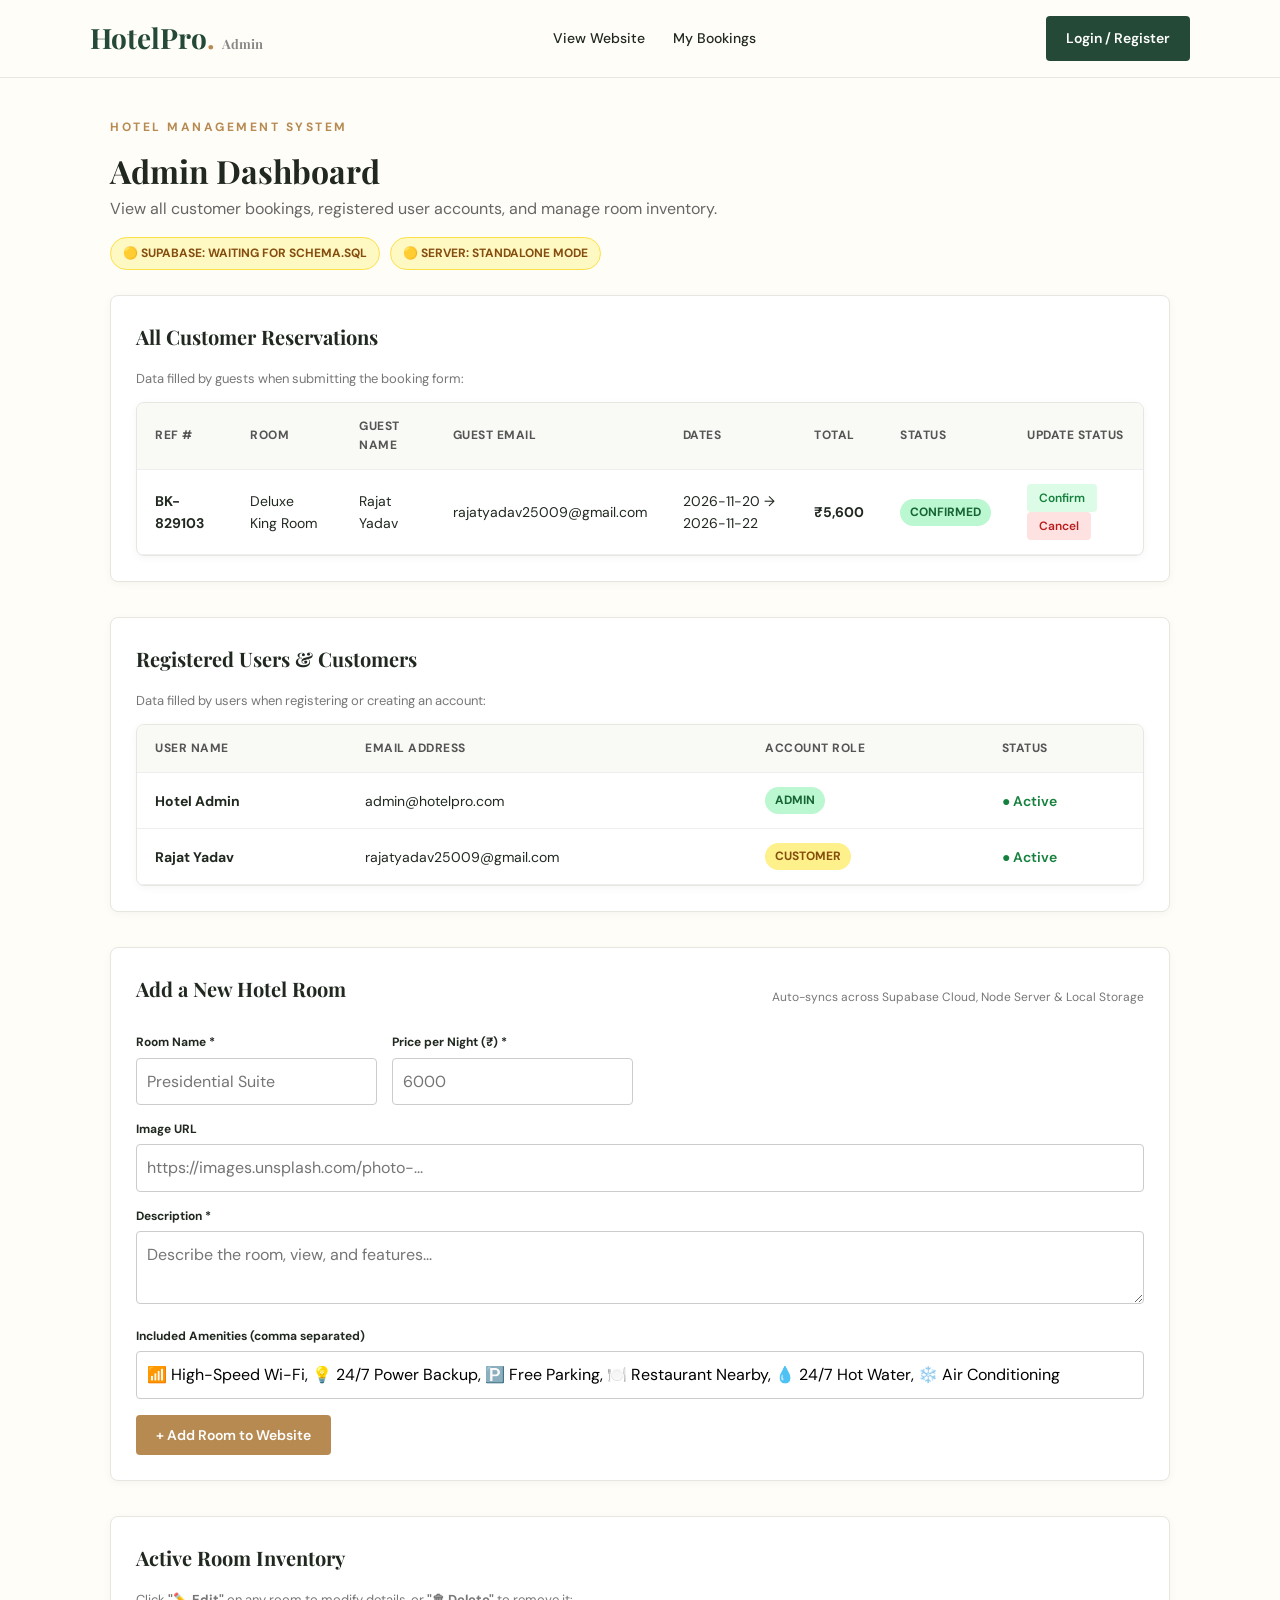
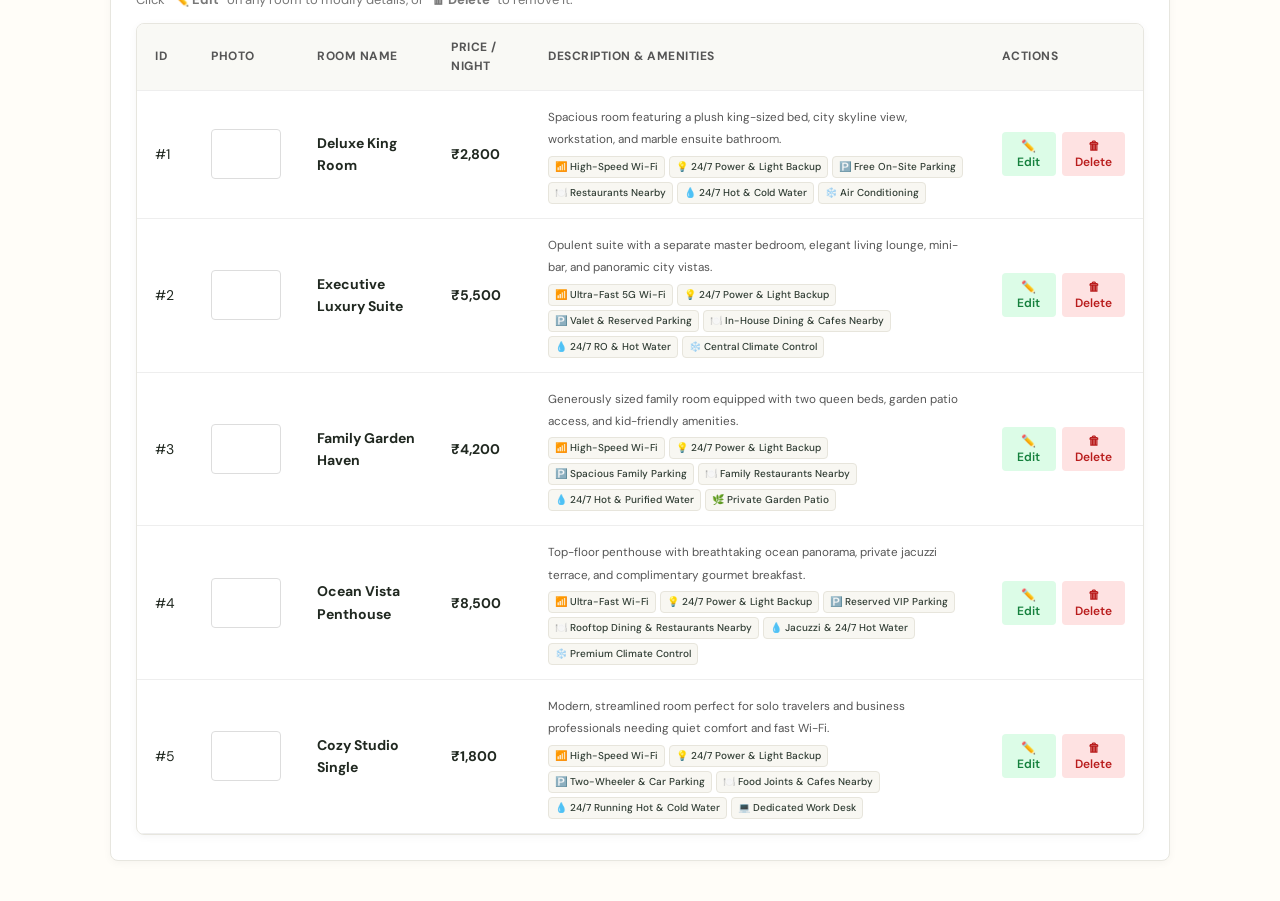
==== admin.html @ c30010b0 "Room Rental" ====
<!DOCTYPE html>
<html lang="en">
<head>
  <meta charset="UTF-8">
  <meta name="viewport" content="width=device-width, initial-scale=1.0">
  <title>Admin Dashboard - HotelPro</title>
  <link rel="stylesheet" href="style.css">
</head>
<body>

  <!-- Navigation Bar -->
  <nav class="navbar">
    <a class="brand" href="index.html">HotelPro<span>.</span> <small style="font-size:13px;color:#888;">Admin</small></a>
    <div class="nav-links">
      <a href="index.html">View Website</a>
      <a href="my-bookings.html">My Bookings</a>
    </div>
    <div id="navAuthContainer"></div>
  </nav>

  <main class="page-container">
    <div class="page-header" style="display:flex;justify-content:space-between;align-items:center;flex-wrap:wrap;gap:15px;margin-bottom:25px;">
      <div>
        <span class="eyebrow">HOTEL MANAGEMENT SYSTEM</span>
        <h1>Admin Dashboard</h1>
        <p style="color:#666;">View all customer bookings, registered user accounts, and manage room inventory.</p>
      </div>
      <div style="display:flex;gap:10px;align-items:center;flex-wrap:wrap;">
        <span id="supabaseBadge" class="status-badge" style="background:#f3f4f6;color:#4b5563;border:1px solid #e5e7eb;font-size:12px;padding:6px 12px;">⚡ Supabase Cloud: Checking...</span>
        <span id="serverBadge" class="status-badge" style="background:#f3f4f6;color:#4b5563;border:1px solid #e5e7eb;font-size:12px;padding:6px 12px;">🖥️ Server API: Checking...</span>
      </div>
    </div>

    <!-- Section 1: Customer Reservations -->
    <div class="admin-form-box">
      <h3>All Customer Reservations</h3>
      <p style="font-size:13px;color:#777;margin-bottom:12px;">Data filled by guests when submitting the booking form:</p>
      <div class="table-wrapper">
        <table class="data-table">
          <thead>
            <tr>
              <th>Ref #</th>
              <th>Room</th>
              <th>Guest Name</th>
              <th>Guest Email</th>
              <th>Dates</th>
              <th>Total</th>
              <th>Status</th>
              <th>Update Status</th>
            </tr>
          </thead>
          <tbody id="adminBookingsBody">
            <!-- Populated by script -->
          </tbody>
        </table>
      </div>
      <p id="noAdminBookings" style="display:none;color:#888;padding:15px;text-align:center;">No bookings found in the database yet.</p>
    </div>

    <!-- Section 2: Registered Users & Customer Accounts -->
    <div class="admin-form-box">
      <h3>Registered Users & Customers</h3>
      <p style="font-size:13px;color:#777;margin-bottom:12px;">Data filled by users when registering or creating an account:</p>
      <div class="table-wrapper">
        <table class="data-table">
          <thead>
            <tr>
              <th>User Name</th>
              <th>Email Address</th>
              <th>Account Role</th>
              <th>Status</th>
            </tr>
          </thead>
          <tbody id="adminUsersBody">
            <!-- Populated by script -->
          </tbody>
        </table>
      </div>
    </div>

    <!-- Section 3: Add New Room -->
    <div class="admin-form-box">
      <div style="display:flex;justify-content:space-between;align-items:center;flex-wrap:wrap;gap:10px;margin-bottom:12px;">
        <h3>Add a New Hotel Room</h3>
        <span style="font-size:12px;color:#777;">Auto-syncs across Supabase Cloud, Node Server & Local Storage</span>
      </div>
      <form id="addRoomForm" onsubmit="handleAddRoom(event)">
        <div class="admin-room-grid">
          <div>
            <label style="font-size:12px;font-weight:700;display:block;margin-bottom:5px;">Room Name *</label>
            <input type="text" id="newRoomName" placeholder="Presidential Suite" required style="width:100%;padding:10px;border:1px solid #ccc;border-radius:4px;font:inherit;">
          </div>
          <div>
            <label style="font-size:12px;font-weight:700;display:block;margin-bottom:5px;">Price per Night (₹) *</label>
            <input type="number" id="newRoomPrice" placeholder="6000" required min="100" style="width:100%;padding:10px;border:1px solid #ccc;border-radius:4px;font:inherit;">
          </div>
          <div style="grid-column: 1 / -1;">
            <label style="font-size:12px;font-weight:700;display:block;margin-bottom:5px;">Image URL</label>
            <input type="text" id="newRoomImage" placeholder="https://images.unsplash.com/photo-..." style="width:100%;padding:10px;border:1px solid #ccc;border-radius:4px;font:inherit;" oninput="updateNewRoomPreview()">
            <div id="newRoomPreviewContainer" style="margin-top:8px;display:none;">
              <span style="font-size:11px;font-weight:700;color:#666;">PHOTO PREVIEW:</span>
              <img id="newRoomPreviewImg" src="" alt="Preview" style="width:100%;max-height:160px;object-fit:cover;border-radius:4px;margin-top:4px;border:1px solid #eee;display:block;">
            </div>
          </div>
          <div style="grid-column: 1 / -1;">
            <label style="font-size:12px;font-weight:700;display:block;margin-bottom:5px;">Description *</label>
            <textarea id="newRoomDesc" rows="2" placeholder="Describe the room, view, and features..." required style="width:100%;padding:10px;border:1px solid #ccc;border-radius:4px;font:inherit;"></textarea>
          </div>
          <div style="grid-column: 1 / -1;">
            <label style="font-size:12px;font-weight:700;display:block;margin-bottom:5px;">Included Amenities (comma separated)</label>
            <input type="text" id="newRoomAmenities" value="📶 High-Speed Wi-Fi, 💡 24/7 Power Backup, 🅿️ Free Parking, 🍽️ Restaurant Nearby, 💧 24/7 Hot Water, ❄️ Air Conditioning" placeholder="📶 Free Wi-Fi, 💡 24/7 Power Backup, 🅿️ Free Parking, 🍽️ Restaurant Nearby, 💧 24/7 Hot Water, ❄️ AC" style="width:100%;padding:10px;border:1px solid #ccc;border-radius:4px;font:inherit;">
          </div>
        </div>
        <div style="display:flex;gap:12px;margin-top:16px;align-items:center;flex-wrap:wrap;">
          <button type="submit" id="addRoomSubmitBtn" class="primary-button">+ Add Room to Website</button>
          <span id="addRoomStatusMsg" style="font-size:13px;font-weight:600;display:none;"></span>
        </div>
      </form>
    </div>

    <!-- Section 4: Existing Rooms List & Edit Interface -->
    <div class="admin-form-box">
      <h3>Active Room Inventory</h3>
      <p style="font-size:13px;color:#777;margin-bottom:12px;">Click <strong>"✏️ Edit"</strong> on any room to modify details, or <strong>"🗑 Delete"</strong> to remove it:</p>
      <div class="table-wrapper">
        <table class="data-table">
          <thead>
            <tr>
              <th>ID</th>
              <th>Photo</th>
              <th>Room Name</th>
              <th>Price / Night</th>
              <th>Description & Amenities</th>
              <th>Actions</th>
            </tr>
          </thead>
          <tbody id="adminRoomsBody">
            <!-- Populated by script -->
          </tbody>
        </table>
      </div>
    </div>
  </main>

  <!-- Edit Room Modal Interface -->
  <div class="booking-overlay" id="editRoomModal">
    <div class="booking-modal" style="max-width:540px;">
      <button class="booking-close" type="button" onclick="closeEditModal()">×</button>
      <span class="eyebrow">UPDATE HOTEL ROOM</span>
      <h2 id="editModalTitle">Edit Room Details</h2>
      <p style="font-size:13px;color:#666;margin-bottom:15px;">Modify the room's name, price, photo, or description below:</p>

      <form id="editRoomForm" onsubmit="handleSaveEditRoom(event)">
        <input type="hidden" id="editRoomId">
        <div style="display:flex;flex-direction:column;gap:14px;">
          <label style="font-size:12px;font-weight:700;">
            Room Name
            <input type="text" id="editRoomName" required style="width:100%;padding:10px;border:1px solid #ccc;border-radius:4px;font:inherit;">
          </label>
          <label style="font-size:12px;font-weight:700;">
            Price per Night (₹)
            <input type="number" id="editRoomPrice" required min="100" style="width:100%;padding:10px;border:1px solid #ccc;border-radius:4px;font:inherit;">
          </label>
          <label style="font-size:12px;font-weight:700;">
            Image URL
            <input type="text" id="editRoomImage" required style="width:100%;padding:10px;border:1px solid #ccc;border-radius:4px;font:inherit;" oninput="updateImagePreview()">
          </label>
          <div>
            <span style="font-size:11px;font-weight:700;color:#666;">IMAGE PREVIEW:</span>
            <img id="editImagePreview" src="" alt="Room Preview" style="width:100%;height:140px;object-fit:cover;border-radius:4px;margin-top:4px;border:1px solid #eee;display:block;">
          </div>
          <label style="font-size:12px;font-weight:700;">
            Description
            <textarea id="editRoomDesc" rows="3" required style="width:100%;padding:10px;border:1px solid #ccc;border-radius:4px;font:inherit;"></textarea>
          </label>
          <label style="font-size:12px;font-weight:700;">
            Included Amenities (comma separated)
            <input type="text" id="editRoomAmenities" placeholder="📶 Free Wi-Fi, 💡 24/7 Power Backup, 🅿️ Free Parking, 🍽️ Restaurant Nearby, 💧 Hot Water, ❄️ AC" style="width:100%;padding:10px;border:1px solid #ccc;border-radius:4px;font:inherit;">
          </label>
          <div style="display:flex;gap:10px;margin-top:8px;">
            <button type="submit" id="saveEditBtn" class="primary-button" style="flex:1;">Save Room Changes</button>
            <button type="button" onclick="closeEditModal()" class="action-btn-danger" style="padding:10px 18px;">Cancel</button>
          </div>
        </div>
      </form>
    </div>
  </div>

  <!-- Supabase Cloud Database Client -->
  <script src="https://cdn.jsdelivr.net/npm/@supabase/supabase-js@2"></script>
  <script src="supabaseConfig.js"></script>

  <script src="app.js"></script>
  <script>
    let currentAdminRooms = [];

    function updateNewRoomPreview() {
      const url = document.getElementById('newRoomImage').value.trim();
      const box = document.getElementById('newRoomPreviewContainer');
      const img = document.getElementById('newRoomPreviewImg');
      if (url) {
        img.src = url;
        box.style.display = 'block';
      } else {
        box.style.display = 'none';
      }
    }

    async function loadAdminData() {
      let allBookings = [];
      let rooms = [];
      let users = [];

      const sbBadge = document.getElementById("supabaseBadge");
      const srvBadge = document.getElementById("serverBadge");

      // 1. Try Supabase Cloud Database first
      let sbConnected = false;
      const sb = getSupabaseClient();
      if (sb) {
        try {
          const [bRes, rRes, uRes] = await Promise.all([
            sb.from("bookings").select("*").order("created_at", { ascending: false }),
            sb.from("rooms").select("*").order("room_id", { ascending: true }),
            sb.from("users").select("name, email, role")
          ]);

          if (!rRes.error && rRes.data) {
            sbConnected = true;
            if (rRes.data.length > 0) {
              rooms = rRes.data.map(r => ({
                id: r.room_id || r.id,
                name: r.name,
                price: Number(r.price),
                description: r.description,
                image: r.image,
                amenities: Array.isArray(r.amenities) && r.amenities.length > 0 ? r.amenities : [
                  "📶 High-Speed Wi-Fi",
                  "💡 24/7 Power Backup",
                  "🅿️ Free Parking",
                  "🍽️ Restaurant Nearby",
                  "💧 24/7 Hot Water",
                  "❄️ Air Conditioning"
                ]
              }));
              localStorage.setItem('hp_rooms', JSON.stringify(rooms));
            }
          }

          if (!bRes.error && bRes.data && bRes.data.length > 0) {
            allBookings = bRes.data.map(b => ({
              id: b.id,
              roomName: b.room_name || b.roomName,
              guestName: b.guest_name || b.guestName,
              guestEmail: b.guest_email || b.guestEmail,
              checkIn: b.check_in || b.checkIn,
              checkOut: b.check_out || b.checkOut,
              totalPrice: b.total_price || b.totalPrice,
              status: b.status
            }));
            localStorage.setItem('hp_bookings', JSON.stringify(allBookings));
          }

          if (!uRes.error && uRes.data && uRes.data.length > 0) {
            users = uRes.data;
            localStorage.setItem('hp_users', JSON.stringify(users));
          }
        } catch (sbErr) {
          console.warn("Supabase load exception:", sbErr.message);
        }
      }

      if (sbBadge) {
        if (sbConnected) {
          sbBadge.textContent = "🟢 Supabase: Connected";
          sbBadge.style.background = "#dcfce7";
          sbBadge.style.color = "#15803d";
          sbBadge.style.borderColor = "#86efac";
        } else if (isSupabaseConfigured()) {
          sbBadge.textContent = "🟡 Supabase: Waiting for schema.sql";
          sbBadge.style.background = "#fef9c3";
          sbBadge.style.color = "#854d0e";
          sbBadge.style.borderColor = "#fde047";
        } else {
          sbBadge.textContent = "⚪ Supabase: Not Configured";
          sbBadge.style.background = "#f3f4f6";
          sbBadge.style.color = "#6b7280";
          sbBadge.style.borderColor = "#e5e7eb";
        }
      }

      // 2. Fetch from Backend Server REST API if any collection is empty
      let serverConnected = false;
      try {
        const [bRes, rRes, uRes] = await Promise.all([
          fetch("http://localhost:5000/api/bookings"),
          fetch("http://localhost:5000/api/rooms"),
          fetch("http://localhost:5000/api/users")
        ]);

        if (rRes.ok) {
          serverConnected = true;
          const sRooms = await rRes.json();
          if (rooms.length === 0 && Array.isArray(sRooms) && sRooms.length > 0) {
            rooms = sRooms;
            localStorage.setItem('hp_rooms', JSON.stringify(rooms));
          }
        }
        if (bRes.ok) {
          serverConnected = true;
          const sBookings = await bRes.json();
          if (allBookings.length === 0 && Array.isArray(sBookings) && sBookings.length > 0) {
            allBookings = sBookings;
            localStorage.setItem('hp_bookings', JSON.stringify(allBookings));
          }
        }
        if (uRes.ok) {
          serverConnected = true;
          const sUsers = await uRes.json();
          if (users.length === 0 && Array.isArray(sUsers) && sUsers.length > 0) {
            users = sUsers;
            localStorage.setItem('hp_users', JSON.stringify(users));
          }
        }
      } catch (err) {
        // Node server is offline
      }

      if (srvBadge) {
        if (serverConnected) {
          srvBadge.textContent = "🟢 Server (Port 5000): Online";
          srvBadge.style.background = "#dcfce7";
          srvBadge.style.color = "#15803d";
          srvBadge.style.borderColor = "#86efac";
        } else {
          srvBadge.textContent = "🟡 Server: Standalone Mode";
          srvBadge.style.background = "#fef9c3";
          srvBadge.style.color = "#854d0e";
          srvBadge.style.borderColor = "#fde047";
        }
      }

      // 3. Fallbacks and bidirectional merge with localStorage / defaults
      const localRooms = getStoredRooms();
      const roomMap = new Map();
      localRooms.forEach(r => { if (r && r.id) roomMap.set(Number(r.id), r); });
      rooms.forEach(r => { if (r && r.id) roomMap.set(Number(r.id), r); });
      rooms = Array.from(roomMap.values());
      if (rooms.length === 0) rooms = DEFAULT_ROOMS;

      const localBookings = getStoredBookings();
      const bookingMap = new Map();
      localBookings.forEach(b => { if (b && b.id) bookingMap.set(b.id, b); });
      allBookings.forEach(b => { if (b && b.id) bookingMap.set(b.id, b); });
      allBookings = Array.from(bookingMap.values());

      const localUsers = getStoredUsers();
      const userMap = new Map();
      localUsers.forEach(u => { if (u && u.email) userMap.set(u.email.toLowerCase(), u); });
      users.forEach(u => { if (u && u.email) userMap.set(u.email.toLowerCase(), u); });
      users = Array.from(userMap.values());

      currentAdminRooms = rooms;

      // Render Bookings Table
      const tbody = document.getElementById('adminBookingsBody');
      const noMsg = document.getElementById('noAdminBookings');

      if (!allBookings || allBookings.length === 0) {
        tbody.innerHTML = '';
        noMsg.style.display = 'block';
      } else {
        noMsg.style.display = 'none';
        tbody.innerHTML = allBookings.map(b => `
          <tr>
            <td><strong>${b.id}</strong></td>
            <td>${b.roomName || 'Room'}</td>
            <td>${b.guestName || 'Guest'}</td>
            <td>${b.guestEmail || '-'}</td>
            <td>${b.checkIn} → ${b.checkOut}</td>
            <td><strong>₹${Number(b.totalPrice).toLocaleString('en-IN')}</strong></td>
            <td><span class="status-badge status-${b.status}">${b.status}</span></td>
            <td>
              <button class="action-btn-success" onclick="updateStatus('${b.id}', 'confirmed')">Confirm</button>
              <button class="action-btn-danger" onclick="updateStatus('${b.id}', 'cancelled')">Cancel</button>
            </td>
          </tr>
        `).join('');
      }

      // Render Registered Users Table
      const usersBody = document.getElementById('adminUsersBody');
      usersBody.innerHTML = users.map(u => `
        <tr>
          <td><strong>${u.name}</strong></td>
          <td>${u.email}</td>
          <td><span class="status-badge ${u.role === 'admin' ? 'status-confirmed' : 'status-pending'}">${(u.role || 'customer').toUpperCase()}</span></td>
          <td><span style="color:#15803d;font-weight:600;">● Active</span></td>
        </tr>
      `).join('');

      // Render Rooms Table with Edit & Delete Buttons + Thumbnail
      const roomsBody = document.getElementById('adminRoomsBody');
      roomsBody.innerHTML = rooms.map(r => `
        <tr>
          <td>#${r.id}</td>
          <td>
            <img src="${r.image || 'https://images.unsplash.com/photo-1611892440504-42a792e24d32?w=800'}" alt="${r.name}" style="width:70px;height:50px;object-fit:cover;border-radius:4px;border:1px solid #ddd;display:block;" onerror="this.src='https://images.unsplash.com/photo-1611892440504-42a792e24d32?w=800'">
          </td>
          <td><strong>${r.name}</strong></td>
          <td><strong>₹${Number(r.price).toLocaleString('en-IN')}</strong></td>
          <td>
            <small style="color:#555;">${r.description}</small>
            <div style="margin-top:6px;display:flex;flex-wrap:wrap;gap:4px;">
              ${(Array.isArray(r.amenities) && r.amenities.length > 0 ? r.amenities : [
                "📶 High-Speed Wi-Fi",
                "💡 24/7 Power Backup",
                "🅿️ Free Parking",
                "🍽️ Restaurant Nearby",
                "💧 24/7 Hot Water"
              ]).map(a => `<span class="amenity-pill" style="font-size:10px;padding:2px 6px;">${a}</span>`).join('')}
            </div>
          </td>
          <td>
            <div style="display:flex;gap:6px;">
              <button class="action-btn-success" onclick="openEditRoomModal(${r.id})">✏️ Edit</button>
              <button class="action-btn-danger" onclick="deleteRoom(${r.id})">🗑 Delete</button>
            </div>
          </td>
        </tr>
      `).join('');
    }

    // --- Add Room Form Handler ---
    async function handleAddRoom(e) {
      e.preventDefault();
      const submitBtn = document.getElementById('addRoomSubmitBtn');
      const statusMsg = document.getElementById('addRoomStatusMsg');

      if (submitBtn) {
        submitBtn.disabled = true;
        submitBtn.textContent = "⏳ Adding Room...";
      }

      try {
        const nameInput = document.getElementById('newRoomName');
        const priceInput = document.getElementById('newRoomPrice');
        const imageInput = document.getElementById('newRoomImage');
        const descInput = document.getElementById('newRoomDesc');
        const aInput = document.getElementById('newRoomAmenities');

        const name = nameInput.value.trim();
        const price = Number(priceInput.value);
        let image = imageInput.value.trim();
        const description = descInput.value.trim();

        if (!name) {
          alert("Please enter a room name.");
          return;
        }
        if (!price || isNaN(price) || price <= 0) {
          alert("Please enter a valid price per night.");
          return;
        }
        if (!image) {
          image = "https://images.unsplash.com/photo-1611892440504-42a792e24d32?w=800";
        }

        let amenities = [
          "📶 High-Speed Wi-Fi",
          "💡 24/7 Power & Light Backup",
          "🅿️ Free Parking",
          "🍽️ Restaurant Nearby",
          "💧 24/7 Hot Water",
          "❄️ Air Conditioning"
        ];
        if (aInput && aInput.value.trim()) {
          amenities = aInput.value.split(',').map(s => s.trim()).filter(Boolean);
        }

        // Determine next unique room ID
        const existingRooms = (currentAdminRooms && currentAdminRooms.length > 0) ? currentAdminRooms : getStoredRooms();
        const newId = existingRooms.length > 0 ? Math.max(...existingRooms.map(r => Number(r.id) || 0)) + 1 : 1;

        const newRoomData = {
          id: newId,
          name,
          price,
          description,
          image,
          amenities
        };

        // 1. Try Supabase Cloud Database first
        const sb = getSupabaseClient();
        if (sb) {
          try {
            const { error: sbErr } = await sb.from("rooms").insert([{
              room_id: newId,
              name,
              price,
              image,
              description,
              amenities
            }]);
            if (sbErr) {
              console.warn("Supabase insert warning:", sbErr.message);
            } else {
              console.log("✓ Room inserted into Supabase Cloud 'rooms' table!");
            }
          } catch (sbEx) {
            console.warn("Supabase exception:", sbEx.message);
          }
        }

        // 2. Try Node Backend REST API (server.js & database.json)
        try {
          const res = await fetch("http://localhost:5000/api/rooms", {
            method: "POST",
            headers: { "Content-Type": "application/json" },
            body: JSON.stringify(newRoomData)
          });
          if (res.ok) {
            console.log("✓ Room saved to backend database.json");
          }
        } catch (err) {
          console.log("Server offline, saved locally to browser storage.");
        }

        // 3. Always save to LocalStorage
        let localRooms = getStoredRooms();
        localRooms = localRooms.filter(r => r.id !== newId);
        localRooms.push(newRoomData);
        localStorage.setItem('hp_rooms', JSON.stringify(localRooms));
        currentAdminRooms = localRooms;

        // Reset form & update UI
        document.getElementById('addRoomForm').reset();
        const previewBox = document.getElementById('newRoomPreviewContainer');
        if (previewBox) previewBox.style.display = 'none';

        if (statusMsg) {
          statusMsg.style.display = 'inline-block';
          statusMsg.style.color = '#15803d';
          statusMsg.textContent = `✓ Room "${name}" (ID #${newId}) added successfully!`;
          setTimeout(() => { statusMsg.style.display = 'none'; }, 5000);
        }

        alert(`✓ Room "${name}" added to the site successfully!`);
        await loadAdminData();
      } catch (err) {
        console.error("Error adding room:", err);
        alert("Failed to add room: " + err.message);
      } finally {
        if (submitBtn) {
          submitBtn.disabled = false;
          submitBtn.textContent = "+ Add Room to Website";
        }
      }
    }

    // --- Edit Room Form Handlers ---
    function openEditRoomModal(id) {
      const room = currentAdminRooms.find(r => r.id === id);
      if (!room) return;

      document.getElementById('editRoomId').value = room.id;
      document.getElementById('editRoomName').value = room.name;
      document.getElementById('editRoomPrice').value = room.price;
      document.getElementById('editRoomImage').value = room.image;
      document.getElementById('editRoomDesc').value = room.description;
      document.getElementById('editImagePreview').src = room.image;
      document.getElementById('editModalTitle').textContent = `Edit Room: ${room.name}`;

      const aInput = document.getElementById('editRoomAmenities');
      if (aInput) {
        aInput.value = (room.amenities || [
          "📶 High-Speed Wi-Fi",
          "💡 24/7 Power Backup",
          "🅿️ Free Parking",
          "🍽️ Restaurant Nearby",
          "💧 24/7 Hot Water"
        ]).join(', ');
      }

      document.getElementById('editRoomModal').classList.add('active');
    }

    function closeEditModal() {
      document.getElementById('editRoomModal').classList.remove('active');
    }

    function updateImagePreview() {
      const url = document.getElementById('editRoomImage').value;
      document.getElementById('editImagePreview').src = url;
    }

    async function handleSaveEditRoom(e) {
      e.preventDefault();
      const saveBtn = document.getElementById('saveEditBtn');
      if (saveBtn) {
        saveBtn.disabled = true;
        saveBtn.textContent = "Saving...";
      }

      try {
        const id = Number(document.getElementById('editRoomId').value);
        const name = document.getElementById('editRoomName').value.trim();
        const price = Number(document.getElementById('editRoomPrice').value);
        const image = document.getElementById('editRoomImage').value.trim();
        const description = document.getElementById('editRoomDesc').value.trim();

        let amenities = [
          "📶 High-Speed Wi-Fi",
          "💡 24/7 Power Backup",
          "🅿️ Free Parking",
          "🍽️ Restaurant Nearby",
          "💧 24/7 Hot Water",
          "❄️ Air Conditioning"
        ];
        const aInput = document.getElementById('editRoomAmenities');
        if (aInput && aInput.value.trim()) {
          amenities = aInput.value.split(',').map(s => s.trim()).filter(Boolean);
        }

        const updatedData = { name, price, image, description, amenities };

        // 1. Try Supabase Cloud Database first
        const sb = getSupabaseClient();
        if (sb) {
          try {
            await sb.from("rooms").update({
              name, price, image, description, amenities
            }).eq("room_id", id);
            console.log("✓ Room updated in Supabase Cloud PostgreSQL!");
          } catch (sbErr) {
            console.warn("Supabase room update error:", sbErr.message);
          }
        }

        // 2. Send update to Backend REST API (server.js & database.json)
        try {
          const res = await fetch(`http://localhost:5000/api/rooms/${id}`, {
            method: "PUT",
            headers: { "Content-Type": "application/json" },
            body: JSON.stringify(updatedData)
          });
          if (res.ok) {
            console.log("✓ Room updated in backend database.json");
          }
        } catch (err) {
          console.log("Server offline, saving locally...");
        }

        // 3. Sync to localStorage
        let rooms = getStoredRooms();
        const idx = rooms.findIndex(r => r.id === id);
        if (idx !== -1) {
          rooms[idx] = { ...rooms[idx], ...updatedData };
          localStorage.setItem('hp_rooms', JSON.stringify(rooms));
        }

        closeEditModal();
        alert(`Room "${name}" has been updated successfully!`);
        await loadAdminData();
      } catch (err) {
        alert("Error saving room changes: " + err.message);
      } finally {
        if (saveBtn) {
          saveBtn.disabled = false;
          saveBtn.textContent = "Save Room Changes";
        }
      }
    }

    async function updateStatus(id, newStatus) {
      // 1. Try Supabase Cloud Database first
      const sb = getSupabaseClient();
      if (sb) {
        try {
          await sb.from("bookings").update({ status: newStatus }).eq("id", id);
          console.log("✓ Status updated in Supabase Cloud!");
        } catch (sbErr) {
          console.warn("Supabase status error:", sbErr.message);
        }
      }

      // 2. Backend REST API
      try {
        await fetch(`http://localhost:5000/api/bookings/${id}/status`, {
          method: "PATCH",
          headers: { "Content-Type": "application/json" },
          body: JSON.stringify({ status: newStatus })
        });
      } catch (err) {
        console.log("Server offline, updating local state...");
      }

      const allBookings = getStoredBookings();
      const b = allBookings.find(x => x.id === id);
      if (b) {
        b.status = newStatus;
        localStorage.setItem('hp_bookings', JSON.stringify(allBookings));
      }
      loadAdminData();
    }

    async function deleteRoom(id) {
      if (!confirm("Are you sure you want to remove this room from the site?")) return;

      // 1. Try Supabase Cloud Database first
      const sb = getSupabaseClient();
      if (sb) {
        try {
          await sb.from("rooms").delete().eq("room_id", id);
          console.log("✓ Room deleted from Supabase Cloud!");
        } catch (sbErr) {
          console.warn("Supabase delete error:", sbErr.message);
        }
      }

      // 2. Backend REST API
      try {
        await fetch(`http://localhost:5000/api/rooms/${id}`, { method: "DELETE" });
      } catch (err) {
        console.log("Server offline, removing locally...");
      }

      let rooms = getStoredRooms();
      rooms = rooms.filter(r => r.id !== id);
      localStorage.setItem('hp_rooms', JSON.stringify(rooms));
      currentAdminRooms = rooms;
      await loadAdminData();
    }

    document.addEventListener("DOMContentLoaded", () => {
      loadAdminData();
    });
  </script>
</body>
</html>
---- style.css ----
/* ==========================================================================
   HotelPro - Master Stylesheet (HTML, CSS & JavaScript College Project)
   ========================================================================== */

@import url('https://fonts.googleapis.com/css2?family=DM+Sans:wght@400;500;600;700&family=Playfair+Display:wght@500;600;700&display=swap');

/* --- 1. Global Reset & Variables --- */
:root {
  --primary-color: #244936;       /* Deep Forest Green */
  --primary-dark: #193426;
  --accent-gold: #b78a52;        /* Elegant Gold */
  --accent-gold-light: #f4efe6;
  --bg-cream: #fffdf8;
  --text-dark: #202820;
  --text-muted: #6c7169;
  --border-light: #e7e6df;
  --font-serif: 'Playfair Display', Georgia, serif;
  --font-sans: 'DM Sans', -apple-system, BlinkMacSystemFont, sans-serif;
  --radius-sm: 4px;
  --radius-md: 8px;
  --shadow-sm: 0 2px 8px rgba(0, 0, 0, 0.04);
  --shadow-md: 0 10px 30px rgba(28, 48, 32, 0.08);
}

* {
  margin: 0;
  padding: 0;
  box-sizing: border-box;
}

html {
  scroll-behavior: smooth;
}

body {
  font-family: var(--font-sans);
  color: var(--text-dark);
  background: var(--bg-cream);
  line-height: 1.6;
}

a {
  text-decoration: none;
  color: inherit;
  transition: all 0.2s ease;
}

button {
  font-family: inherit;
  cursor: pointer;
  border: none;
  transition: all 0.2s ease;
}

/* --- 2. Navigation Bar --- */
.navbar {
  min-height: 75px;
  padding: 16px 7%;
  display: flex;
  align-items: center;
  justify-content: space-between;
  gap: 20px;
  background: var(--bg-cream);
  border-bottom: 1px solid var(--border-light);
  position: sticky;
  top: 0;
  z-index: 100;
}

.brand {
  font-family: var(--font-serif);
  font-size: 28px;
  font-weight: 700;
  color: var(--primary-color);
}

.brand span {
  color: var(--accent-gold);
}

.nav-links {
  display: flex;
  align-items: center;
  gap: 28px;
  font-size: 14px;
  font-weight: 500;
}

.nav-links a:hover {
  color: var(--accent-gold);
}

.nav-button,
.primary-button {
  background: var(--primary-color);
  color: white;
  padding: 11px 20px;
  border-radius: var(--radius-sm);
  font-weight: 600;
  font-size: 14px;
  display: inline-block;
}

.nav-button:hover,
.primary-button:hover {
  background: var(--primary-dark);
  color: white;
}

.primary-button {
  background: var(--accent-gold);
}

.primary-button:hover {
  background: #a27740;
}

.user-badge {
  display: flex;
  align-items: center;
  gap: 12px;
  font-size: 14px;
}

.logout-btn {
  background: #eee;
  color: #333;
  padding: 7px 14px;
  border-radius: var(--radius-sm);
  font-size: 13px;
  font-weight: 600;
}

.logout-btn:hover {
  background: #ddd;
}

/* --- 3. Hero Section --- */
.hero {
  min-height: 520px;
  display: flex;
  align-items: center;
  padding: 70px 8%;
  background: linear-gradient(90deg, rgba(17, 35, 25, 0.88), rgba(17, 35, 25, 0.2)),
              url('https://images.unsplash.com/photo-1611892440504-42a792e24d32?w=1800') center/cover no-repeat;
  color: white;
}

.hero-content {
  max-width: 580px;
}

.eyebrow {
  color: var(--accent-gold);
  font-weight: 700;
  font-size: 12px;
  letter-spacing: 2.5px;
  text-transform: uppercase;
  margin-bottom: 8px;
  display: block;
}

.hero h1 {
  font-family: var(--font-serif);
  font-size: clamp(38px, 5.5vw, 64px);
  line-height: 1.15;
  margin: 15px 0 20px;
}

.hero-text {
  font-size: 16px;
  line-height: 1.8;
  color: #f0f0e8;
  margin-bottom: 28px;
}

/* --- 4. Search Filter Bar --- */
.search-section {
  max-width: 1050px;
  margin: -35px auto 0;
  position: relative;
  padding: 0 20px;
  z-index: 10;
}

.search-form {
  background: white;
  box-shadow: var(--shadow-md);
  padding: 24px;
  display: grid;
  grid-template-columns: repeat(3, 1fr) auto;
  gap: 18px;
  align-items: end;
  border-radius: var(--radius-sm);
}

.search-form label {
  display: flex;
  flex-direction: column;
  gap: 8px;
  font-size: 11px;
  font-weight: 700;
  letter-spacing: 1px;
  color: #555;
}

.search-form input,
.search-form select {
  width: 100%;
  border: 1px solid #ddd;
  padding: 12px;
  background: white;
  font: inherit;
  color: var(--text-dark);
  border-radius: var(--radius-sm);
}

.search-button {
  background: var(--primary-color);
  color: white;
  padding: 13px 24px;
  font-weight: 600;
  border-radius: var(--radius-sm);
}

.search-button:hover {
  background: var(--primary-dark);
}

/* --- 5. Rooms Section --- */
.rooms-section {
  padding: 85px 7% 90px;
}

.section-heading {
  text-align: center;
  margin-bottom: 45px;
}

.section-heading h2 {
  font-family: var(--font-serif);
  font-size: clamp(28px, 4vw, 42px);
  margin: 10px 0;
}

.section-heading p:last-child {
  color: var(--text-muted);
  max-width: 550px;
  margin: 0 auto;
}

.room-grid {
  display: grid;
  grid-template-columns: repeat(auto-fill, minmax(320px, 1fr));
  gap: 30px;
  max-width: 1200px;
  margin: 0 auto;
}

.room-card {
  background: white;
  border: 1px solid var(--border-light);
  border-radius: var(--radius-md);
  overflow: hidden;
  box-shadow: var(--shadow-sm);
  display: flex;
  flex-direction: column;
  transition: transform 0.2s ease, box-shadow 0.2s ease;
}

.room-card:hover {
  transform: translateY(-4px);
  box-shadow: 0 10px 25px rgba(0,0,0,0.08);
}

.room-card img {
  width: 100%;
  height: 230px;
  object-fit: cover;
  display: block;
}

.room-details {
  padding: 22px;
  display: flex;
  flex-direction: column;
  flex: 1;
}

.room-details h3 {
  font-family: var(--font-serif);
  font-size: 22px;
  margin-bottom: 8px;
}

.room-details p {
  color: var(--text-muted);
  font-size: 14px;
  line-height: 1.6;
  margin-bottom: 12px;
  flex: 1;
}

.room-amenities {
  display: flex;
  flex-wrap: wrap;
  gap: 6px;
  margin-bottom: 16px;
}

.amenity-pill {
  background: #f8f7f2;
  border: 1px solid #e7e5dc;
  color: #2e3b32;
  font-size: 11px;
  font-weight: 500;
  padding: 4px 8px;
  border-radius: 4px;
  display: inline-flex;
  align-items: center;
  gap: 4px;
  white-space: nowrap;
}

.modal-amenities-box {
  background: #faf9f4;
  border: 1px solid #e7e5dc;
  border-radius: var(--radius-sm);
  padding: 12px 14px;
  margin-bottom: 8px;
}

.modal-amenities-box strong {
  display: block;
  font-size: 11px;
  letter-spacing: 1px;
  text-transform: uppercase;
  color: var(--accent-gold);
  margin-bottom: 6px;
}

.room-footer {
  border-top: 1px solid #eee;
  padding-top: 16px;
  display: flex;
  justify-content: space-between;
  align-items: center;
}

.room-footer strong {
  font-size: 20px;
  color: var(--primary-color);
}

.room-footer span {
  color: #777;
  font-size: 13px;
}

.book-btn {
  background: var(--primary-color);
  color: white;
  padding: 8px 16px;
  border-radius: var(--radius-sm);
  font-weight: 600;
  font-size: 13px;
}

.book-btn:hover {
  background: var(--accent-gold);
}

/* --- 6. Booking Modal --- */
.booking-overlay {
  position: fixed;
  inset: 0;
  background: rgba(0, 0, 0, 0.6);
  backdrop-filter: blur(3px);
  display: none;
  place-items: center;
  z-index: 1000;
  padding: 20px;
}

.booking-overlay.active {
  display: grid;
}

.booking-modal {
  background: white;
  max-width: 500px;
  width: 100%;
  padding: 30px;
  border-radius: var(--radius-md);
  box-shadow: 0 15px 40px rgba(0, 0, 0, 0.2);
  position: relative;
  max-height: 90vh;
  overflow-y: auto;
}

.booking-close {
  position: absolute;
  top: 18px;
  right: 20px;
  font-size: 28px;
  background: transparent;
  color: #888;
  line-height: 1;
}

.booking-close:hover {
  color: #111;
}

.booking-modal h2 {
  font-family: var(--font-serif);
  font-size: 24px;
  color: var(--primary-color);
  margin: 6px 0 4px;
}

.modal-room-price {
  font-size: 15px;
  color: var(--accent-gold);
  font-weight: 700;
  margin-bottom: 20px;
}

.booking-form {
  display: flex;
  flex-direction: column;
  gap: 14px;
}

.booking-form label {
  display: flex;
  flex-direction: column;
  gap: 6px;
  font-size: 12px;
  font-weight: 600;
  color: #444;
}

.booking-form input,
.booking-form select {
  padding: 10px 12px;
  border: 1px solid var(--border-light);
  border-radius: var(--radius-sm);
  font: inherit;
}

.booking-total-box {
  background: var(--accent-gold-light);
  border: 1px solid #e5c596;
  padding: 12px;
  border-radius: var(--radius-sm);
  text-align: center;
  font-size: 15px;
  color: var(--primary-dark);
}

.booking-submit {
  background: var(--primary-color);
  color: white;
  padding: 13px;
  font-weight: 700;
  border-radius: var(--radius-sm);
  margin-top: 8px;
  transition: all 0.2s ease;
}

.booking-submit:hover {
  background: var(--accent-gold);
  transform: translateY(-1px);
}

.booking-note {
  font-size: 12px;
  color: #888;
  text-align: center;
  margin-top: 6px;
}

/* --- 7. About Section --- */
.about-section {
  padding: 70px 20px;
  text-align: center;
  background: #f4f3ec;
}

.about-section h2 {
  font-family: var(--font-serif);
  font-size: clamp(28px, 4vw, 40px);
  margin: 10px 0;
}

.about-section p:last-child {
  color: var(--text-muted);
  max-width: 600px;
  margin: 0 auto;
}

/* --- 8. Contact & Locations & Map Section --- */
.contact-section {
  padding: 85px 7%;
  background: var(--bg-cream);
}

.contact-container {
  display: grid;
  grid-template-columns: 1.1fr 1fr;
  gap: 35px;
  max-width: 1200px;
  margin: 0 auto;
  align-items: stretch;
}

.contact-info-col {
  display: flex;
  flex-direction: column;
  gap: 22px;
}

.contact-cards {
  display: grid;
  grid-template-columns: 1fr;
  gap: 14px;
}

.contact-card {
  display: flex;
  align-items: center;
  gap: 16px;
  background: white;
  padding: 16px 20px;
  border: 1px solid var(--border-light);
  border-radius: var(--radius-md);
  box-shadow: var(--shadow-sm);
}

.contact-card:hover {
  border-color: var(--accent-gold);
  transform: translateY(-2px);
  box-shadow: 0 6px 16px rgba(183, 138, 82, 0.15);
}

.contact-icon {
  font-size: 24px;
  background: var(--accent-gold-light);
  width: 48px;
  height: 48px;
  border-radius: 50%;
  display: flex;
  align-items: center;
  justify-content: center;
  flex-shrink: 0;
}

.contact-card-label {
  display: block;
  font-size: 10px;
  font-weight: 700;
  letter-spacing: 1px;
  color: var(--accent-gold);
  margin-bottom: 2px;
}

.contact-card strong {
  font-size: 15px;
  color: var(--text-dark);
}

.locations-wrapper {
  background: white;
  border: 1px solid var(--border-light);
  border-radius: var(--radius-md);
  padding: 24px;
  box-shadow: var(--shadow-sm);
}

.locations-wrapper h3 {
  font-family: var(--font-serif);
  font-size: 22px;
  margin-bottom: 6px;
}

.locations-subtext {
  font-size: 13px;
  color: var(--text-muted);
  margin-bottom: 16px;
}

.locations-list {
  display: flex;
  flex-direction: column;
  gap: 12px;
}

.location-card {
  display: flex;
  justify-content: space-between;
  align-items: center;
  padding: 14px 16px;
  border: 1px solid #ecebe4;
  border-radius: 6px;
  cursor: pointer;
  background: #fafaf6;
  transition: all 0.2s ease;
}

.location-card:hover {
  background: var(--accent-gold-light);
  border-color: var(--accent-gold);
}

.location-card.active-location {
  background: #f2ede3;
  border-color: var(--primary-color);
  box-shadow: 0 0 0 2px var(--primary-color) inset;
}

.location-details {
  display: flex;
  align-items: flex-start;
  gap: 12px;
}

.loc-pin {
  font-size: 18px;
}

.location-details strong {
  display: block;
  font-size: 14px;
  margin-bottom: 2px;
}

.location-details p {
  font-size: 12px;
  color: var(--text-muted);
}

.loc-link-btn {
  font-size: 12px;
  font-weight: 600;
  color: var(--primary-color);
  padding: 6px 12px;
  background: white;
  border: 1px solid #dcd9d0;
  border-radius: 4px;
  white-space: nowrap;
}

.loc-link-btn:hover {
  background: var(--primary-color);
  color: white;
}

/* Map Column */
.contact-map-col {
  height: 100%;
  min-height: 440px;
}

.map-frame-wrapper {
  background: white;
  border: 1px solid var(--border-light);
  border-radius: var(--radius-md);
  overflow: hidden;
  height: 100%;
  display: flex;
  flex-direction: column;
  box-shadow: 0 4px 16px rgba(0,0,0,0.04);
}

.map-header-bar {
  background: var(--primary-color);
  color: white;
  padding: 12px 18px;
  display: flex;
  justify-content: space-between;
  align-items: center;
  font-size: 13px;
}

.open-gmaps-link {
  color: #e5c596;
  font-size: 12px;
  font-weight: 600;
  text-decoration: underline;
}

.open-gmaps-link:hover {
  color: white;
}

.gmap-iframe {
  flex: 1;
  width: 100%;
  min-height: 420px;
  border: none;
}

/* --- 9. Footer --- */
footer {
  background: var(--primary-dark);
  color: white;
  text-align: center;
  padding: 40px 20px;
}

footer p {
  color: #d5ddd6;
  font-size: 13px;
  margin: 6px 0;
}

.footer-contact-line {
  margin: 12px 0;
  color: #e5c596;
  font-size: 14px;
}

.footer-contact-line a {
  color: #e5c596;
  text-decoration: underline;
}

.footer-contact-line a:hover {
  color: white;
}

/* --- 10. Auth Page (login.html) --- */
.auth-page {
  min-height: calc(100vh - 75px);
  display: flex;
  align-items: center;
  justify-content: center;
  padding: 40px 20px;
  background: #f7f6ef;
}

.auth-card {
  background: white;
  max-width: 440px;
  width: 100%;
  padding: 35px;
  border-radius: var(--radius-md);
  box-shadow: var(--shadow-md);
  border: 1px solid var(--border-light);
}

.auth-tabs {
  display: grid;
  grid-template-columns: 1fr 1fr;
  margin-bottom: 25px;
  border-bottom: 2px solid #eee;
}

.auth-tab {
  padding: 12px;
  background: transparent;
  font-size: 15px;
  font-weight: 600;
  color: #888;
  border-bottom: 2px solid transparent;
  margin-bottom: -2px;
}

.auth-tab.active {
  color: var(--primary-color);
  border-bottom-color: var(--primary-color);
}

.auth-form {
  display: flex;
  flex-direction: column;
  gap: 16px;
}

.auth-form label {
  display: flex;
  flex-direction: column;
  gap: 6px;
  font-size: 13px;
  font-weight: 600;
}

.auth-form input {
  padding: 11px 13px;
  border: 1px solid #ccc;
  border-radius: var(--radius-sm);
  font: inherit;
}

.auth-btn {
  background: var(--primary-color);
  color: white;
  padding: 13px;
  border-radius: var(--radius-sm);
  font-weight: 700;
  font-size: 15px;
  margin-top: 8px;
}

.auth-btn:hover {
  background: var(--primary-dark);
}

.auth-alert {
  padding: 10px 14px;
  border-radius: var(--radius-sm);
  font-size: 13px;
  margin-bottom: 15px;
  display: none;
}

.auth-alert.error {
  background: #fde8e8;
  color: #c81e1e;
  display: block;
}

.auth-alert.success {
  background: #def7ec;
  color: #03543f;
  display: block;
}

/* --- 11. Bookings & Admin Tables (my-bookings.html & admin.html) --- */
.page-container {
  max-width: 1100px;
  margin: 40px auto;
  padding: 0 20px;
  min-height: 60vh;
}

.page-header {
  margin-bottom: 30px;
}

.page-header h1 {
  font-family: var(--font-serif);
  font-size: 32px;
}

.table-wrapper {
  background: white;
  border-radius: var(--radius-md);
  border: 1px solid var(--border-light);
  overflow-x: auto;
  box-shadow: var(--shadow-sm);
}

table.data-table {
  width: 100%;
  border-collapse: collapse;
  text-align: left;
  font-size: 14px;
}

table.data-table th,
table.data-table td {
  padding: 14px 18px;
  border-bottom: 1px solid #eee;
}

table.data-table th {
  background: #f9f9f5;
  font-weight: 700;
  color: #555;
  font-size: 12px;
  letter-spacing: 0.5px;
  text-transform: uppercase;
}

.status-badge {
  display: inline-block;
  padding: 4px 10px;
  border-radius: 20px;
  font-size: 12px;
  font-weight: 700;
  text-transform: uppercase;
}

.status-pending { background: #fef08a; color: #854d0e; }
.status-confirmed { background: #bbf7d0; color: #166534; }
.status-cancelled { background: #fecaca; color: #991b1b; }

.action-btn-danger {
  background: #fee2e2;
  color: #b91c1c;
  padding: 6px 12px;
  border-radius: 4px;
  font-weight: 600;
  font-size: 12px;
}

.action-btn-danger:hover {
  background: #b91c1c;
  color: white;
}

.action-btn-success {
  background: #dcfce7;
  color: #15803d;
  padding: 6px 12px;
  border-radius: 4px;
  font-weight: 600;
  font-size: 12px;
}

.action-btn-success:hover {
  background: #15803d;
  color: white;
}

.admin-form-box {
  background: white;
  border: 1px solid var(--border-light);
  border-radius: var(--radius-md);
  padding: 25px;
  margin-bottom: 35px;
  box-shadow: var(--shadow-sm);
}

.admin-form-box h3 {
  font-family: var(--font-serif);
  font-size: 20px;
  margin-bottom: 16px;
}

.admin-room-grid {
  display: grid;
  grid-template-columns: repeat(auto-fit, minmax(200px, 1fr));
  gap: 15px;
}

/* --- 12. Responsive Media Queries --- */
@media (max-width: 850px) {
  .contact-container {
    grid-template-columns: 1fr;
  }
  .search-form {
    grid-template-columns: 1fr 1fr;
  }
}

@media (max-width: 600px) {
  .navbar {
    flex-wrap: wrap;
  }
  .nav-links {
    width: 100%;
    order: 3;
    justify-content: center;
    gap: 15px;
    flex-wrap: wrap;
  }
  .search-form {
    grid-template-columns: 1fr;
  }
  .room-grid {
    grid-template-columns: 1fr;
  }
  .location-card {
    flex-direction: column;
    align-items: flex-start;
    gap: 10px;
  }
}

/* ==========================================================================
   13. Room Details Interface (Matching User Reference Image in HotelPro Theme)
   ========================================================================== */
.back-link {
  display: inline-flex;
  align-items: center;
  gap: 8px;
  color: var(--primary-color);
  font-family: var(--font-sans);
  font-weight: 600;
  font-size: 14px;
  margin-bottom: 22px;
  text-decoration: none;
  transition: transform 0.2s ease, color 0.2s ease;
}

.back-link:hover {
  color: var(--accent-gold);
  transform: translateX(-4px);
}

.room-details-container {
  max-width: 1240px;
  margin: 0 auto;
  padding: 30px 7% 80px;
  font-family: var(--font-sans);
}

.room-details-grid {
  display: grid;
  grid-template-columns: 1.8fr 1.15fr;
  gap: 36px;
  align-items: flex-start;
}

/* 3-Image Gallery Layout */
.room-gallery-3 {
  display: grid;
  grid-template-columns: 1.1fr 1fr;
  gap: 14px;
  margin-bottom: 24px;
}

.gallery-tall-box {
  height: 380px;
}

.gallery-tall-box img {
  width: 100%;
  height: 100%;
  object-fit: cover;
  border-radius: var(--radius-md);
  box-shadow: var(--shadow-sm);
  border: 1px solid var(--border-light);
}

.gallery-sub-grid {
  display: flex;
  flex-direction: column;
  gap: 14px;
  height: 380px;
}

.gallery-sub-grid img {
  width: 100%;
  height: 183px;
  object-fit: cover;
  border-radius: var(--radius-md);
  box-shadow: var(--shadow-sm);
  border: 1px solid var(--border-light);
}

/* Room Meta Header */
.room-meta-badges {
  display: flex;
  align-items: center;
  gap: 12px;
  margin-bottom: 10px;
}

.badge-occupancy {
  background: var(--accent-gold-light);
  color: var(--primary-dark);
  border: 1px solid #dfcfb8;
  font-family: var(--font-sans);
  font-size: 11px;
  font-weight: 700;
  letter-spacing: 0.5px;
  text-transform: uppercase;
  padding: 4px 12px;
  border-radius: 20px;
}

.badge-available-dot {
  color: #15803d;
  font-family: var(--font-sans);
  font-size: 13px;
  font-weight: 700;
  display: inline-flex;
  align-items: center;
  gap: 6px;
}

.room-details-title {
  font-family: var(--font-serif);
  font-size: 34px;
  color: var(--primary-color);
  margin-bottom: 12px;
  line-height: 1.25;
}

.room-details-desc {
  font-family: var(--font-sans);
  font-size: 15px;
  color: var(--text-dark);
  line-height: 1.7;
  margin-bottom: 28px;
  padding-bottom: 24px;
  border-bottom: 1px solid var(--border-light);
}

/* Section Subheadings */
.section-subheading {
  font-family: var(--font-serif);
  font-size: 22px;
  color: var(--primary-color);
  margin: 32px 0 16px;
  display: flex;
  align-items: center;
  gap: 10px;
}

/* Amenities Card Grid (Pill Boxes - Green & Gold Theme) */
.amenities-card-grid {
  display: grid;
  grid-template-columns: repeat(2, 1fr);
  gap: 12px;
  margin-bottom: 30px;
}

.amenity-card-item {
  background: var(--bg-cream);
  border: 1px solid var(--border-light);
  padding: 13px 18px;
  border-radius: var(--radius-sm);
  font-family: var(--font-sans);
  font-size: 14px;
  font-weight: 600;
  color: var(--primary-color);
  display: flex;
  align-items: center;
  gap: 12px;
  transition: all 0.2s ease;
}

.amenity-card-item:hover {
  background: var(--accent-gold-light);
  border-color: var(--accent-gold);
  color: var(--primary-dark);
  transform: translateY(-2px);
  box-shadow: 0 4px 12px rgba(183, 138, 82, 0.15);
}

/* House Rules List */
.house-rules-list {
  display: flex;
  flex-direction: column;
  gap: 6px;
  margin-bottom: 35px;
  padding-bottom: 25px;
  border-bottom: 1px solid var(--border-light);
}

.rule-item {
  display: flex;
  align-items: center;
  gap: 14px;
  padding: 10px 0;
  border-bottom: 1px solid #f3f4f6;
  font-family: var(--font-sans);
  font-size: 14px;
  color: var(--text-dark);
}

.rule-item:last-child {
  border-bottom: none;
}

.rule-icon {
  font-size: 16px;
  min-width: 20px;
}

/* Resident Reviews List */
.reviews-list-container {
  display: flex;
  flex-direction: column;
  gap: 24px;
  margin-top: 15px;
}

.resident-review-card {
  padding-bottom: 22px;
  border-bottom: 1px solid var(--border-light);
}

.resident-review-card:last-child {
  border-bottom: none;
}

.reviewer-header {
  display: flex;
  align-items: center;
  gap: 14px;
  margin-bottom: 8px;
}

.reviewer-avatar {
  width: 42px;
  height: 42px;
  border-radius: 50%;
  background: var(--primary-color);
  color: var(--accent-gold-light);
  font-family: var(--font-serif);
  display: flex;
  align-items: center;
  justify-content: center;
  font-weight: 700;
  font-size: 16px;
}

.reviewer-info strong {
  font-family: var(--font-sans);
  font-size: 15px;
  color: var(--text-dark);
}

.reviewer-stars {
  color: var(--accent-gold);
  font-size: 13px;
  margin-top: 2px;
}

.reviewer-stars span {
  color: var(--text-muted);
  font-size: 12px;
  margin-left: 6px;
}

.review-content {
  font-family: var(--font-sans);
  color: #4b5563;
  font-size: 14px;
  line-height: 1.65;
  margin-top: 6px;
}

/* Sticky Right Column: Pricing Breakdown Card (Green & Gold Theme) */
.pricing-sticky-card {
  background: white;
  border: 1.5px solid var(--border-light);
  border-radius: var(--radius-md);
  padding: 30px 26px;
  box-shadow: var(--shadow-md);
  position: sticky;
  top: 95px;
}

.pricing-header-amount {
  font-family: var(--font-serif);
  font-size: 34px;
  font-weight: 700;
  color: var(--primary-color);
  text-align: center;
  line-height: 1.2;
}

.pricing-sublabel {
  font-family: var(--font-sans);
  font-size: 13px;
  color: var(--accent-gold);
  font-weight: 600;
  text-align: center;
  margin-top: 5px;
  margin-bottom: 22px;
}

.breakdown-title {
  font-family: var(--font-serif);
  font-size: 17px;
  font-weight: 700;
  color: var(--primary-color);
  margin-bottom: 14px;
  display: flex;
  align-items: center;
  gap: 8px;
}

.pricing-breakdown-list {
  display: flex;
  flex-direction: column;
  gap: 10px;
  margin-bottom: 20px;
}

.breakdown-item {
  display: flex;
  justify-content: space-between;
  align-items: center;
  padding: 9px 0;
  font-family: var(--font-sans);
  font-size: 14px;
  color: var(--text-dark);
  border-bottom: 1px dashed var(--border-light);
}

.breakdown-item strong {
  color: var(--primary-color);
  font-weight: 700;
}

/* Utility Callout - Warm Cream & Gold / Green Theme */
.utility-callout {
  background: #fbf6ec;
  border: 1px solid #ebd7b8;
  border-radius: var(--radius-sm);
  padding: 13px 15px;
  font-family: var(--font-sans);
  font-size: 13px;
  color: var(--primary-dark);
  margin: 18px 0 24px;
  display: flex;
  align-items: flex-start;
  gap: 10px;
  line-height: 1.5;
}

.utility-callout .check-icon {
  color: var(--accent-gold);
  font-weight: 800;
  font-size: 15px;
}

/* Primary Action Button: Deep Forest Green with Gold Hover */
.btn-book-visit {
  width: 100%;
  background: var(--primary-color);
  color: white;
  padding: 14px 20px;
  border-radius: var(--radius-sm);
  font-family: var(--font-sans);
  font-weight: 700;
  font-size: 15px;
  display: flex;
  align-items: center;
  justify-content: center;
  gap: 8px;
  margin-bottom: 12px;
  box-shadow: 0 4px 14px rgba(36, 73, 54, 0.25);
  transition: all 0.2s ease;
  cursor: pointer;
}

.btn-book-visit:hover {
  background: var(--accent-gold);
  color: white;
  transform: translateY(-2px);
  box-shadow: 0 6px 18px rgba(183, 138, 82, 0.35);
}

/* Secondary Action Button: Outline with Gold border */
.btn-call-enquiry {
  width: 100%;
  background: white;
  color: var(--primary-color);
  border: 1.5px solid var(--accent-gold);
  padding: 12px 20px;
  border-radius: var(--radius-sm);
  font-family: var(--font-sans);
  font-weight: 700;
  font-size: 14px;
  display: flex;
  align-items: center;
  justify-content: center;
  gap: 8px;
  text-decoration: none;
  transition: all 0.2s ease;
}

.btn-call-enquiry:hover {
  background: var(--accent-gold-light);
  color: var(--primary-dark);
  border-color: var(--primary-color);
}

.pricing-card-footer {
  margin-top: 18px;
  padding-top: 14px;
  border-top: 1px solid var(--border-light);
  text-align: center;
  font-family: var(--font-sans);
  font-size: 12px;
  color: var(--text-muted);
}

/* ==========================================================================
   14. Reviews & FAQ Section (For Homepage index.html)
   ========================================================================== */
.reviews-section {
  padding: 85px 7%;
  background: white;
  border-top: 1px solid var(--border-light);
}

.reviews-grid {
  display: grid;
  grid-template-columns: repeat(auto-fit, minmax(300px, 1fr));
  gap: 28px;
  margin-top: 40px;
}

.homepage-review-card {
  background: var(--bg-cream);
  border: 1px solid var(--border-light);
  border-radius: var(--radius-md);
  padding: 30px;
  box-shadow: var(--shadow-sm);
  display: flex;
  flex-direction: column;
  justify-content: space-between;
  transition: transform 0.2s ease, box-shadow 0.2s ease;
}

.homepage-review-card:hover {
  transform: translateY(-4px);
  box-shadow: var(--shadow-md);
}

.review-card-stars {
  color: #f59e0b;
  font-size: 16px;
  margin-bottom: 14px;
}

.review-card-quote {
  font-size: 14.5px;
  color: #4b5563;
  line-height: 1.65;
  font-style: italic;
  margin-bottom: 22px;
}

.review-card-author {
  display: flex;
  align-items: center;
  gap: 12px;
}

.review-author-avatar {
  width: 42px;
  height: 42px;
  border-radius: 50%;
  background: var(--primary-color);
  color: white;
  display: flex;
  align-items: center;
  justify-content: center;
  font-weight: 700;
  font-size: 15px;
}

.review-author-info strong {
  display: block;
  font-size: 14px;
  color: var(--text-dark);
}

.review-author-info span {
  font-size: 12px;
  color: #6b7280;
}

/* FAQ Accordion Section */
.faq-section {
  padding: 85px 7%;
  background: var(--bg-cream);
  border-top: 1px solid var(--border-light);
}

.faq-accordion {
  max-width: 860px;
  margin: 40px auto 0;
  display: flex;
  flex-direction: column;
  gap: 14px;
}

.faq-item {
  background: white;
  border: 1px solid var(--border-light);
  border-radius: var(--radius-sm);
  overflow: hidden;
  box-shadow: 0 2px 6px rgba(0, 0, 0, 0.03);
  transition: border-color 0.2s ease;
}

.faq-item:hover {
  border-color: #cbd5e1;
}

.faq-question {
  width: 100%;
  padding: 18px 24px;
  display: flex;
  justify-content: space-between;
  align-items: center;
  background: none;
  font-size: 16px;
  font-weight: 700;
  text-align: left;
  color: var(--primary-color);
  cursor: pointer;
}

.faq-icon {
  font-size: 20px;
  font-weight: 400;
  color: var(--accent-gold);
  transition: transform 0.25s ease;
}

.faq-item.active .faq-icon {
  transform: rotate(45deg);
}

.faq-answer {
  padding: 0 24px 20px;
  font-size: 14px;
  color: #4b5563;
  line-height: 1.7;
  display: none;
  border-top: 1px solid #f9fafb;
}

.faq-item.active .faq-answer {
  display: block;
}

/* Responsive updates for Room Details */
@media (max-width: 900px) {
  .room-details-grid {
    grid-template-columns: 1fr;
  }
  .pricing-sticky-card {
    position: static;
  }
  .room-gallery-3 {
    grid-template-columns: 1fr;
  }
  .gallery-tall-box {
    height: 280px;
  }
  .gallery-sub-grid {
    height: auto;
    flex-direction: row;
  }
  .gallery-sub-grid img {
    height: 140px;
    flex: 1;
  }
}

@media (max-width: 550px) {
  .amenities-card-grid {
    grid-template-columns: 1fr;
  }
  .gallery-sub-grid {
    flex-direction: column;
  }
  .gallery-sub-grid img {
    height: 180px;
  }
}
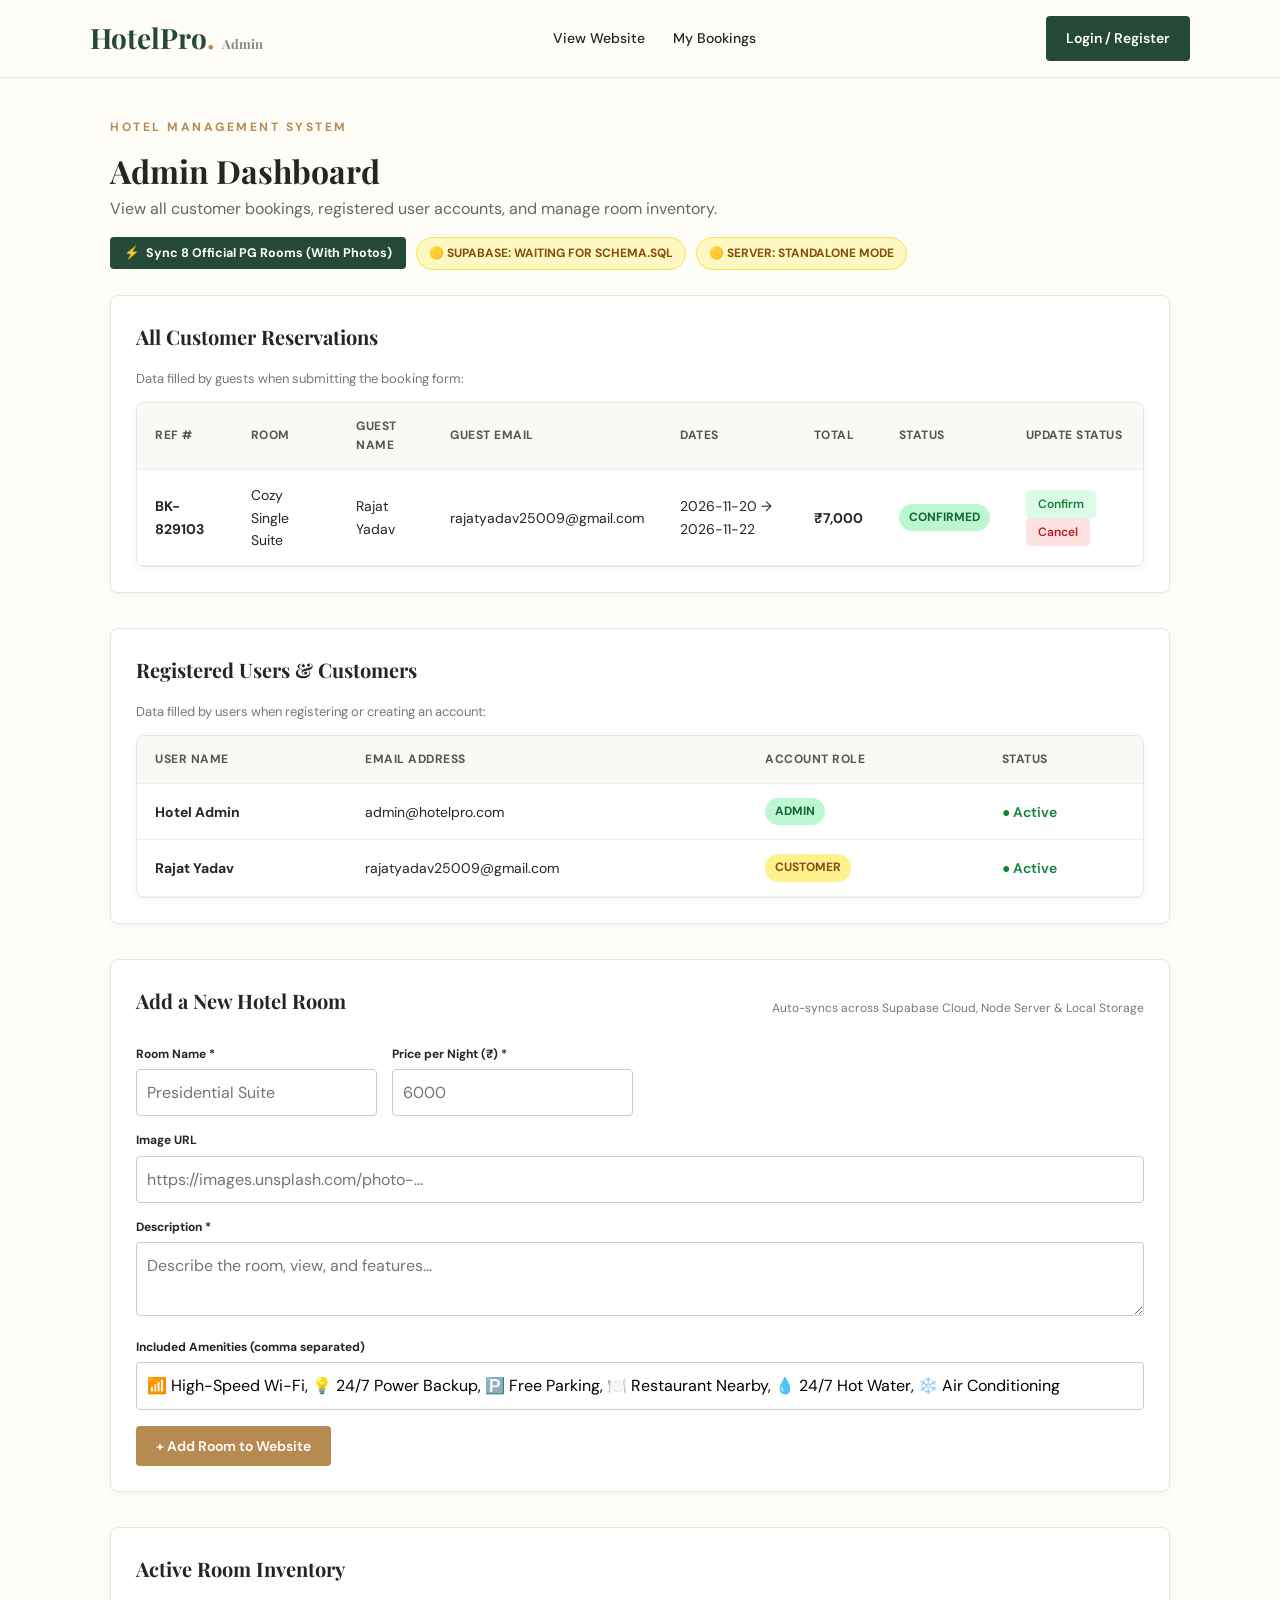
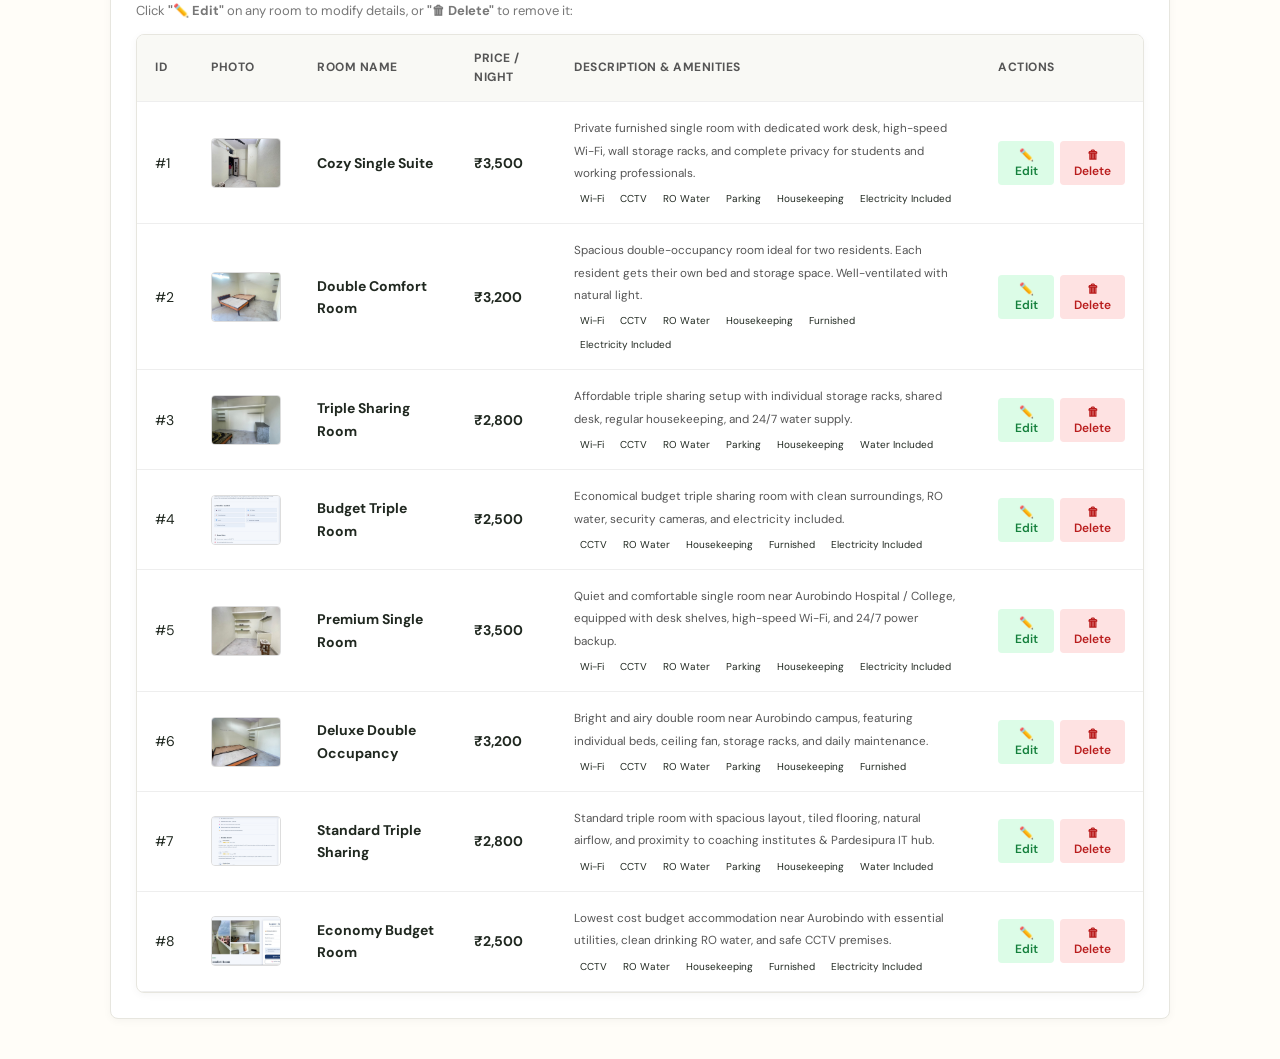
==== commit c697f6ec: "feat: update room inventory to 8 official PG rooms with local photos and Supabase sync" ====
--- a/admin.html
+++ b/admin.html
@@ -26,6 +26,9 @@
         <p style="color:#666;">View all customer bookings, registered user accounts, and manage room inventory.</p>
       </div>
       <div style="display:flex;gap:10px;align-items:center;flex-wrap:wrap;">
+        <button type="button" class="action-btn-success" onclick="resetToOfficial8Rooms()" style="padding:8px 14px;font-size:12.5px;font-weight:700;display:inline-flex;align-items:center;gap:6px;cursor:pointer;background:var(--primary-color);color:white;border:none;border-radius:4px;">
+          <span>⚡</span> Sync 8 Official PG Rooms (With Photos)
+        </button>
         <span id="supabaseBadge" class="status-badge" style="background:#f3f4f6;color:#4b5563;border:1px solid #e5e7eb;font-size:12px;padding:6px 12px;">⚡ Supabase Cloud: Checking...</span>
         <span id="serverBadge" class="status-badge" style="background:#f3f4f6;color:#4b5563;border:1px solid #e5e7eb;font-size:12px;padding:6px 12px;">🖥️ Server API: Checking...</span>
       </div>
@@ -227,7 +230,30 @@
 
           if (!rRes.error && rRes.data) {
             sbConnected = true;
-            if (rRes.data.length > 0) {
+            const hasLegacy = rRes.data.length < 8 || rRes.data.some(r => 
+              r.name === 'Deluxe King Room' || r.name === 'svdzfg x' || r.name === 'Executive Luxury Suite' || r.name === 'Ocean Vista Penthouse'
+            );
+
+            if (hasLegacy) {
+              console.log("Supabase has legacy/test rooms. Auto-upgrading Supabase to the 8 official PG rooms with real photos...");
+              try {
+                await sb.from("rooms").delete().neq("room_id", 0);
+                const rows = DEFAULT_ROOMS.map(nr => ({
+                  room_id: Number(nr.id),
+                  name: nr.name,
+                  price: Number(nr.price),
+                  description: nr.description,
+                  image: nr.image,
+                  amenities: nr.amenities
+                }));
+                await sb.from("rooms").insert(rows);
+                console.log("✓ Successfully upgraded Supabase rooms table!");
+              } catch (e) {
+                console.warn("Supabase auto-upgrade warning:", e.message);
+              }
+              rooms = DEFAULT_ROOMS;
+              localStorage.setItem('hp_rooms', JSON.stringify(DEFAULT_ROOMS));
+            } else {
               rooms = rRes.data.map(r => ({
                 id: r.room_id || r.id,
                 name: r.name,
@@ -341,12 +367,16 @@
       }
 
       // 3. Fallbacks and bidirectional merge with localStorage / defaults
-      const localRooms = getStoredRooms();
-      const roomMap = new Map();
-      localRooms.forEach(r => { if (r && r.id) roomMap.set(Number(r.id), r); });
-      rooms.forEach(r => { if (r && r.id) roomMap.set(Number(r.id), r); });
-      rooms = Array.from(roomMap.values());
-      if (rooms.length === 0) rooms = DEFAULT_ROOMS;
+      let localRooms = getStoredRooms();
+      const hasOldRooms = localRooms.length < 8 || localRooms.some(r => r.name === 'Deluxe King Room' || r.name === 'svdzfg x');
+      if (hasOldRooms) {
+        localRooms = DEFAULT_ROOMS;
+        localStorage.setItem('hp_rooms', JSON.stringify(DEFAULT_ROOMS));
+      }
+      if (rooms.length < 8 || rooms.some(r => r.name === 'Deluxe King Room' || r.name === 'svdzfg x')) {
+        rooms = DEFAULT_ROOMS;
+      }
+      currentAdminRooms = rooms;
 
       const localBookings = getStoredBookings();
       const bookingMap = new Map();
@@ -405,7 +435,7 @@
         <tr>
           <td>#${r.id}</td>
           <td>
-            <img src="${r.image || 'https://images.unsplash.com/photo-1611892440504-42a792e24d32?w=800'}" alt="${r.name}" style="width:70px;height:50px;object-fit:cover;border-radius:4px;border:1px solid #ddd;display:block;" onerror="this.src='https://images.unsplash.com/photo-1611892440504-42a792e24d32?w=800'">
+            <img src="${r.image || 'images/room-double-3.jpg'}" alt="${r.name}" style="width:70px;height:50px;object-fit:cover;border-radius:4px;border:1px solid #ddd;display:block;" onerror="this.src='images/room-double-3.jpg'">
           </td>
           <td><strong>${r.name}</strong></td>
           <td><strong>₹${Number(r.price).toLocaleString('en-IN')}</strong></td>
@@ -431,6 +461,31 @@
       `).join('');
     }
 
+    async function resetToOfficial8Rooms() {
+      if (!confirm("Sync site inventory to the 8 official PG rooms with real photos? This will clean up any old test rooms and sync across Supabase & Browser Storage.")) return;
+      const sb = getSupabaseClient();
+      if (sb) {
+        try {
+          await sb.from("rooms").delete().neq("room_id", 0);
+          const rows = DEFAULT_ROOMS.map(nr => ({
+            room_id: Number(nr.id),
+            name: nr.name,
+            price: Number(nr.price),
+            description: nr.description,
+            image: nr.image,
+            amenities: nr.amenities
+          }));
+          await sb.from("rooms").insert(rows);
+          console.log("✓ Supabase Cloud reset to 8 rooms");
+        } catch (e) {
+          console.warn("Supabase reset error:", e.message);
+        }
+      }
+      localStorage.setItem("hp_rooms", JSON.stringify(DEFAULT_ROOMS));
+      await loadAdminData();
+      alert("✓ 8 Official PG Rooms loaded successfully!");
+    }
+
     // --- Add Room Form Handler ---
     async function handleAddRoom(e) {
       e.preventDefault();
--- a/style.css
+++ b/style.css
@@ -227,36 +227,512 @@
   background: var(--primary-dark);
 }
 
-/* --- 5. Rooms Section --- */
+/* --- 5. Rooms Section & Filter Layout (Matches Reference Video) --- */
 .rooms-section {
-  padding: 85px 7% 90px;
-}
-
-.section-heading {
+  padding: 40px 6% 90px;
+  background: #fcfbf7;
+}
+
+.rooms-container-inner {
+  max-width: 1280px;
+  margin: 0 auto;
+}
+
+/* Breadcrumb */
+.browse-breadcrumb {
+  display: flex;
+  align-items: center;
+  gap: 8px;
+  font-size: 13px;
+  color: var(--text-muted);
+  margin-bottom: 12px;
+}
+
+.browse-breadcrumb a {
+  color: var(--primary-color);
+  text-decoration: none;
+  font-weight: 500;
+}
+
+.browse-breadcrumb a:hover {
+  text-decoration: underline;
+}
+
+.browse-breadcrumb .bc-sep {
+  color: #aaa;
+  font-size: 11px;
+}
+
+.browse-breadcrumb .bc-current {
+  color: var(--text-dark);
+  font-weight: 600;
+}
+
+/* Header Block */
+.rooms-heading-block {
+  margin-bottom: 24px;
+}
+
+.rooms-main-title {
+  font-family: var(--font-serif);
+  font-size: clamp(28px, 3.5vw, 40px);
+  color: var(--primary-color);
+  margin: 0 0 8px;
+  line-height: 1.2;
+}
+
+.rooms-main-subtitle {
+  font-size: 15px;
+  color: var(--accent-gold);
+  font-weight: 600;
+  margin: 0;
+}
+
+/* Search Bar */
+.search-bar-wrapper {
+  position: relative;
+  max-width: 100%;
+  margin-bottom: 30px;
+}
+
+.search-bar-icon {
+  position: absolute;
+  left: 18px;
+  top: 50%;
+  transform: translateY(-50%);
+  font-size: 17px;
+  color: var(--primary-color);
+  pointer-events: none;
+}
+
+.room-search-input {
+  width: 100%;
+  padding: 15px 45px 15px 48px;
+  font-family: var(--font-sans);
+  font-size: 15px;
+  border: 1.5px solid var(--border-light);
+  border-radius: 50px;
+  background: white;
+  box-shadow: 0 2px 10px rgba(0,0,0,0.03);
+  transition: all 0.2s ease;
+  outline: none;
+  color: var(--text-dark);
+}
+
+.room-search-input:focus {
+  border-color: var(--primary-color);
+  box-shadow: 0 0 0 3px rgba(36, 73, 54, 0.12);
+}
+
+.search-clear-btn {
+  position: absolute;
+  right: 18px;
+  top: 50%;
+  transform: translateY(-50%);
+  background: #eee;
+  border: none;
+  width: 22px;
+  height: 22px;
+  border-radius: 50%;
+  display: flex;
+  align-items: center;
+  justify-content: center;
+  font-size: 11px;
+  color: #666;
+  cursor: pointer;
+}
+
+.search-clear-btn:hover {
+  background: #ddd;
+  color: #222;
+}
+
+/* Two-Column Browse Layout */
+.rooms-browse-layout {
+  display: grid;
+  grid-template-columns: 290px 1fr;
+  gap: 32px;
+  align-items: flex-start;
+}
+
+@media (max-width: 980px) {
+  .rooms-browse-layout {
+    grid-template-columns: 1fr;
+  }
+}
+
+/* Left Column: Filter Sidebar */
+.filter-sidebar {
+  background: white;
+  border: 1px solid var(--border-light);
+  border-radius: var(--radius-md);
+  padding: 22px 20px;
+  box-shadow: var(--shadow-sm);
+  position: sticky;
+  top: 90px;
+}
+
+.filter-sidebar-header {
+  display: flex;
+  justify-content: space-between;
+  align-items: center;
+  padding-bottom: 16px;
+  border-bottom: 1px solid var(--border-light);
+  margin-bottom: 18px;
+}
+
+.filter-title-wrap {
+  display: flex;
+  align-items: center;
+  gap: 8px;
+}
+
+.filter-title-wrap h3 {
+  font-family: var(--font-serif);
+  font-size: 18px;
+  color: var(--primary-color);
+  margin: 0;
+}
+
+.filter-icon {
+  font-size: 16px;
+}
+
+.btn-reset-filters {
+  background: transparent;
+  border: none;
+  color: var(--accent-gold);
+  font-family: var(--font-sans);
+  font-size: 13px;
+  font-weight: 600;
+  cursor: pointer;
+  padding: 4px 6px;
+  border-radius: 4px;
+  transition: all 0.2s ease;
+}
+
+.btn-reset-filters:hover {
+  background: var(--accent-gold-light);
+  color: var(--primary-dark);
+}
+
+/* Filter Groups */
+.filter-group {
+  padding-bottom: 20px;
+  margin-bottom: 20px;
+  border-bottom: 1px solid #f1eee7;
+}
+
+.filter-group-title {
+  font-size: 11.5px;
+  font-weight: 700;
+  letter-spacing: 0.8px;
+  text-transform: uppercase;
+  color: var(--primary-dark);
+  margin-bottom: 12px;
+  display: flex;
+  align-items: center;
+  gap: 6px;
+}
+
+.filter-group-icon {
+  font-size: 14px;
+}
+
+/* Location Checkbox List */
+.filter-checkbox-list {
+  display: flex;
+  flex-direction: column;
+  gap: 10px;
+}
+
+.filter-checkbox-label {
+  display: flex;
+  align-items: center;
+  gap: 10px;
+  font-size: 14px;
+  color: var(--text-dark);
+  cursor: pointer;
+  user-select: none;
+}
+
+.filter-checkbox-label input[type="checkbox"] {
+  width: 17px;
+  height: 17px;
+  accent-color: var(--primary-color);
+  cursor: pointer;
+}
+
+/* Price Range Slider */
+.price-slider-row {
+  display: flex;
+  justify-content: space-between;
+  align-items: center;
+  margin-bottom: 10px;
+}
+
+.price-min-label {
+  font-size: 13px;
+  font-weight: 600;
+  color: var(--text-muted);
+}
+
+.price-val-badge {
+  background: var(--primary-color);
+  color: white;
+  font-size: 12px;
+  font-weight: 700;
+  padding: 3px 10px;
+  border-radius: 20px;
+}
+
+.range-slider-wrapper {
+  margin: 8px 0;
+}
+
+.range-slider-wrapper input[type="range"] {
+  width: 100%;
+  height: 6px;
+  background: #e3dec3;
+  border-radius: 4px;
+  outline: none;
+  accent-color: var(--primary-color);
+  cursor: pointer;
+}
+
+.price-ticks-row {
+  display: flex;
+  justify-content: space-between;
+  font-size: 11px;
+  color: var(--text-muted);
+  font-weight: 600;
+  padding: 0 2px;
+}
+
+/* Room Type 2x2 Grid */
+.room-type-filter-grid {
+  display: grid;
+  grid-template-columns: 1fr 1fr;
+  gap: 8px;
+}
+
+.type-filter-card {
+  background: #faf8f5;
+  border: 1.5px solid var(--border-light);
+  border-radius: var(--radius-sm);
+  padding: 10px 8px;
+  display: flex;
+  flex-direction: column;
+  align-items: center;
+  justify-content: center;
+  cursor: pointer;
+  transition: all 0.2s ease;
+  font-family: var(--font-sans);
+}
+
+.type-filter-card:hover {
+  background: var(--accent-gold-light);
+  border-color: var(--accent-gold);
+}
+
+.type-filter-card.active-type {
+  background: #eaf1ed;
+  border-color: var(--primary-color);
+  box-shadow: 0 0 0 1px var(--primary-color);
+}
+
+.type-filter-card .type-name {
+  font-size: 13px;
+  font-weight: 700;
+  color: var(--text-dark);
+  margin-bottom: 2px;
+}
+
+.type-filter-card .type-price {
+  font-size: 13px;
+  font-weight: 700;
+  color: var(--primary-color);
+}
+
+.type-filter-card .type-unit {
+  font-size: 10px;
+  color: var(--text-muted);
+}
+
+/* Amenities Checkbox Cards */
+.amenities-filter-grid {
+  display: grid;
+  grid-template-columns: 1fr 1fr;
+  gap: 8px;
+}
+
+.amenity-checkbox-card {
+  cursor: pointer;
+  user-select: none;
+  display: block;
+}
+
+.amenity-checkbox-card input[type="checkbox"] {
+  display: none;
+}
+
+.amenity-checkbox-inner {
+  display: flex;
+  align-items: center;
+  gap: 7px;
+  padding: 8px 10px;
+  background: #faf8f5;
+  border: 1px solid var(--border-light);
+  border-radius: var(--radius-sm);
+  font-size: 12.5px;
+  font-weight: 600;
+  color: var(--text-dark);
+  transition: all 0.2s ease;
+}
+
+.amenity-checkbox-card:hover .amenity-checkbox-inner {
+  border-color: var(--accent-gold);
+}
+
+.amenity-checkbox-card input[type="checkbox"]:checked + .amenity-checkbox-inner {
+  background: #eaf1ed;
+  border-color: var(--primary-color);
+  color: var(--primary-dark);
+  font-weight: 700;
+}
+
+.amenity-icon {
+  font-size: 13px;
+}
+
+/* Rating Filter Pills */
+.rating-filter-pills {
+  display: flex;
+  gap: 8px;
+}
+
+.rating-pill {
+  flex: 1;
+  padding: 8px 6px;
+  background: #faf8f5;
+  border: 1.5px solid var(--border-light);
+  border-radius: var(--radius-sm);
+  font-family: var(--font-sans);
+  font-size: 13px;
+  font-weight: 600;
+  color: var(--text-dark);
+  cursor: pointer;
+  transition: all 0.2s ease;
   text-align: center;
-  margin-bottom: 45px;
-}
-
-.section-heading h2 {
-  font-family: var(--font-serif);
-  font-size: clamp(28px, 4vw, 42px);
-  margin: 10px 0;
-}
-
-.section-heading p:last-child {
-  color: var(--text-muted);
-  max-width: 550px;
-  margin: 0 auto;
-}
-
+}
+
+.rating-pill:hover {
+  border-color: var(--accent-gold);
+}
+
+.rating-pill.active {
+  background: var(--primary-color);
+  border-color: var(--primary-color);
+  color: white;
+  font-weight: 700;
+}
+
+/* Right Column: Results & Toolbar */
+.rooms-results-column {
+  min-width: 0;
+}
+
+.results-toolbar {
+  display: flex;
+  justify-content: space-between;
+  align-items: center;
+  flex-wrap: wrap;
+  gap: 15px;
+  margin-bottom: 20px;
+  padding: 12px 18px;
+  background: white;
+  border: 1px solid var(--border-light);
+  border-radius: var(--radius-sm);
+}
+
+.results-count {
+  font-size: 14.5px;
+  font-weight: 700;
+  color: var(--primary-dark);
+}
+
+.results-controls {
+  display: flex;
+  align-items: center;
+  gap: 12px;
+}
+
+.view-toggle-group {
+  display: flex;
+  border: 1px solid var(--border-light);
+  border-radius: var(--radius-sm);
+  overflow: hidden;
+}
+
+.view-toggle-btn {
+  background: white;
+  border: none;
+  padding: 7px 11px;
+  color: #777;
+  cursor: pointer;
+  display: flex;
+  align-items: center;
+  justify-content: center;
+  transition: all 0.2s ease;
+}
+
+.view-toggle-btn.active {
+  background: var(--primary-color);
+  color: white;
+}
+
+.room-sort-select {
+  padding: 7px 12px;
+  border: 1px solid var(--border-light);
+  border-radius: var(--radius-sm);
+  font-family: var(--font-sans);
+  font-size: 13px;
+  color: var(--text-dark);
+  background: white;
+  cursor: pointer;
+  outline: none;
+}
+
+.room-sort-select:focus {
+  border-color: var(--primary-color);
+}
+
+/* Room Grid Container */
 .room-grid {
   display: grid;
-  grid-template-columns: repeat(auto-fill, minmax(320px, 1fr));
-  gap: 30px;
-  max-width: 1200px;
-  margin: 0 auto;
-}
-
+  grid-template-columns: repeat(auto-fill, minmax(290px, 1fr));
+  gap: 24px;
+}
+
+/* List View Variant */
+.room-grid.list-view {
+  display: flex;
+  flex-direction: column;
+  gap: 20px;
+}
+
+.room-grid.list-view .room-card {
+  display: grid;
+  grid-template-columns: 280px 1fr;
+}
+
+@media (max-width: 680px) {
+  .room-grid.list-view .room-card {
+    grid-template-columns: 1fr;
+  }
+}
+
+/* Individual Room Card */
 .room-card {
   background: white;
   border: 1px solid var(--border-light);
@@ -273,88 +749,204 @@
   box-shadow: 0 10px 25px rgba(0,0,0,0.08);
 }
 
-.room-card img {
+.room-card-media {
+  position: relative;
+  overflow: hidden;
+  background: #eee;
+}
+
+.room-card-media img {
   width: 100%;
-  height: 230px;
+  height: 210px;
   object-fit: cover;
   display: block;
+  transition: transform 0.3s ease;
+}
+
+.room-card:hover .room-card-media img {
+  transform: scale(1.03);
+}
+
+.room-media-badges {
+  position: absolute;
+  top: 10px;
+  left: 10px;
+  right: 10px;
+  display: flex;
+  justify-content: space-between;
+  align-items: center;
+  pointer-events: none;
+}
+
+.badge-occupancy-pill {
+  background: rgba(255, 255, 255, 0.94);
+  color: var(--primary-dark);
+  border: 1px solid #ddd;
+  font-size: 10.5px;
+  font-weight: 800;
+  letter-spacing: 0.5px;
+  padding: 3px 9px;
+  border-radius: 20px;
+  backdrop-filter: blur(4px);
+}
+
+.badge-available-pill {
+  background: rgba(255, 255, 255, 0.94);
+  color: #15803d;
+  border: 1px solid #86efac;
+  font-size: 11px;
+  font-weight: 700;
+  padding: 3px 9px;
+  border-radius: 20px;
+  backdrop-filter: blur(4px);
 }
 
 .room-details {
-  padding: 22px;
+  padding: 18px 20px;
   display: flex;
   flex-direction: column;
   flex: 1;
 }
 
-.room-details h3 {
+.room-card-title {
   font-family: var(--font-serif);
-  font-size: 22px;
-  margin-bottom: 8px;
-}
-
-.room-details p {
+  font-size: 19px;
+  margin: 0 0 6px;
+  line-height: 1.3;
+}
+
+.room-card-title a {
+  color: var(--primary-color);
+  text-decoration: none;
+}
+
+.room-card-title a:hover {
+  color: var(--accent-gold);
+}
+
+.room-card-location {
+  font-size: 13px;
   color: var(--text-muted);
-  font-size: 14px;
-  line-height: 1.6;
+  font-weight: 500;
+  display: flex;
+  align-items: center;
+  gap: 4px;
   margin-bottom: 12px;
-  flex: 1;
-}
-
-.room-amenities {
+}
+
+.loc-pin-icon {
+  font-size: 13px;
+}
+
+/* Room Amenity Tags */
+.room-amenities-tags {
   display: flex;
   flex-wrap: wrap;
   gap: 6px;
   margin-bottom: 16px;
 }
 
-.amenity-pill {
-  background: #f8f7f2;
-  border: 1px solid #e7e5dc;
-  color: #2e3b32;
-  font-size: 11px;
+.room-amenity-tag {
+  background: #f8f6f0;
+  border: 1px solid #e7e3d8;
+  color: #3b4d40;
+  font-size: 11.5px;
   font-weight: 500;
-  padding: 4px 8px;
+  padding: 3px 8px;
   border-radius: 4px;
-  display: inline-flex;
-  align-items: center;
-  gap: 4px;
   white-space: nowrap;
 }
 
-.modal-amenities-box {
-  background: #faf9f4;
-  border: 1px solid #e7e5dc;
-  border-radius: var(--radius-sm);
-  padding: 12px 14px;
-  margin-bottom: 8px;
-}
-
-.modal-amenities-box strong {
+.room-amenity-tag.extra {
+  background: var(--accent-gold-light);
+  color: var(--primary-dark);
+  border-color: #dfcfb8;
+  font-weight: 700;
+}
+
+/* Room Footer: Rating & Price */
+.room-card-footer {
+  border-top: 1px solid #f1ede3;
+  padding-top: 14px;
+  display: flex;
+  justify-content: space-between;
+  align-items: flex-end;
+  margin-bottom: 14px;
+}
+
+.room-rating-info {
+  display: flex;
+  flex-direction: column;
+  gap: 2px;
+}
+
+.stars-gold {
+  color: var(--accent-gold);
+  font-size: 12px;
+  letter-spacing: -1px;
+}
+
+.rating-num {
+  font-size: 13px;
+  color: var(--text-dark);
+}
+
+.reviews-count {
+  font-size: 11.5px;
+  color: var(--text-muted);
+}
+
+.room-price-info {
+  text-align: right;
+}
+
+.room-price-info strong {
+  font-size: 22px;
+  color: var(--primary-color);
+  font-family: var(--font-serif);
   display: block;
-  font-size: 11px;
-  letter-spacing: 1px;
-  text-transform: uppercase;
-  color: var(--accent-gold);
-  margin-bottom: 6px;
-}
-
-.room-footer {
-  border-top: 1px solid #eee;
-  padding-top: 16px;
-  display: flex;
-  justify-content: space-between;
-  align-items: center;
-}
-
-.room-footer strong {
-  font-size: 20px;
-  color: var(--primary-color);
-}
-
-.room-footer span {
-  color: #777;
-  font-size: 13px;
+  line-height: 1;
+}
+
+.price-cycle {
+  font-size: 12px;
+  color: var(--text-muted);
+}
+
+/* Card Action Buttons */
+.room-card-actions {
+  display: flex;
+  gap: 8px;
+  align-items: center;
+}
+
+.btn-card-view {
+  flex: 1;
+  background: var(--primary-color);
+  color: white;
+  text-align: center;
+  padding: 10px 14px;
+  border-radius: var(--radius-sm);
+  font-size: 13.5px;
+  font-weight: 700;
+  text-decoration: none;
+  transition: all 0.2s ease;
+}
+
+.btn-card-view:hover {
+  background: var(--accent-gold);
+  color: white;
+  transform: translateY(-1px);
+}
+
+/* Empty State Box */
+.no-rooms-box {
+  background: white;
+  border: 1px dashed var(--border-light);
+  border-radius: var(--radius-md);
+  padding: 50px 20px;
+  text-align: center;
+  margin-top: 20px;
 }
 
 .book-btn {
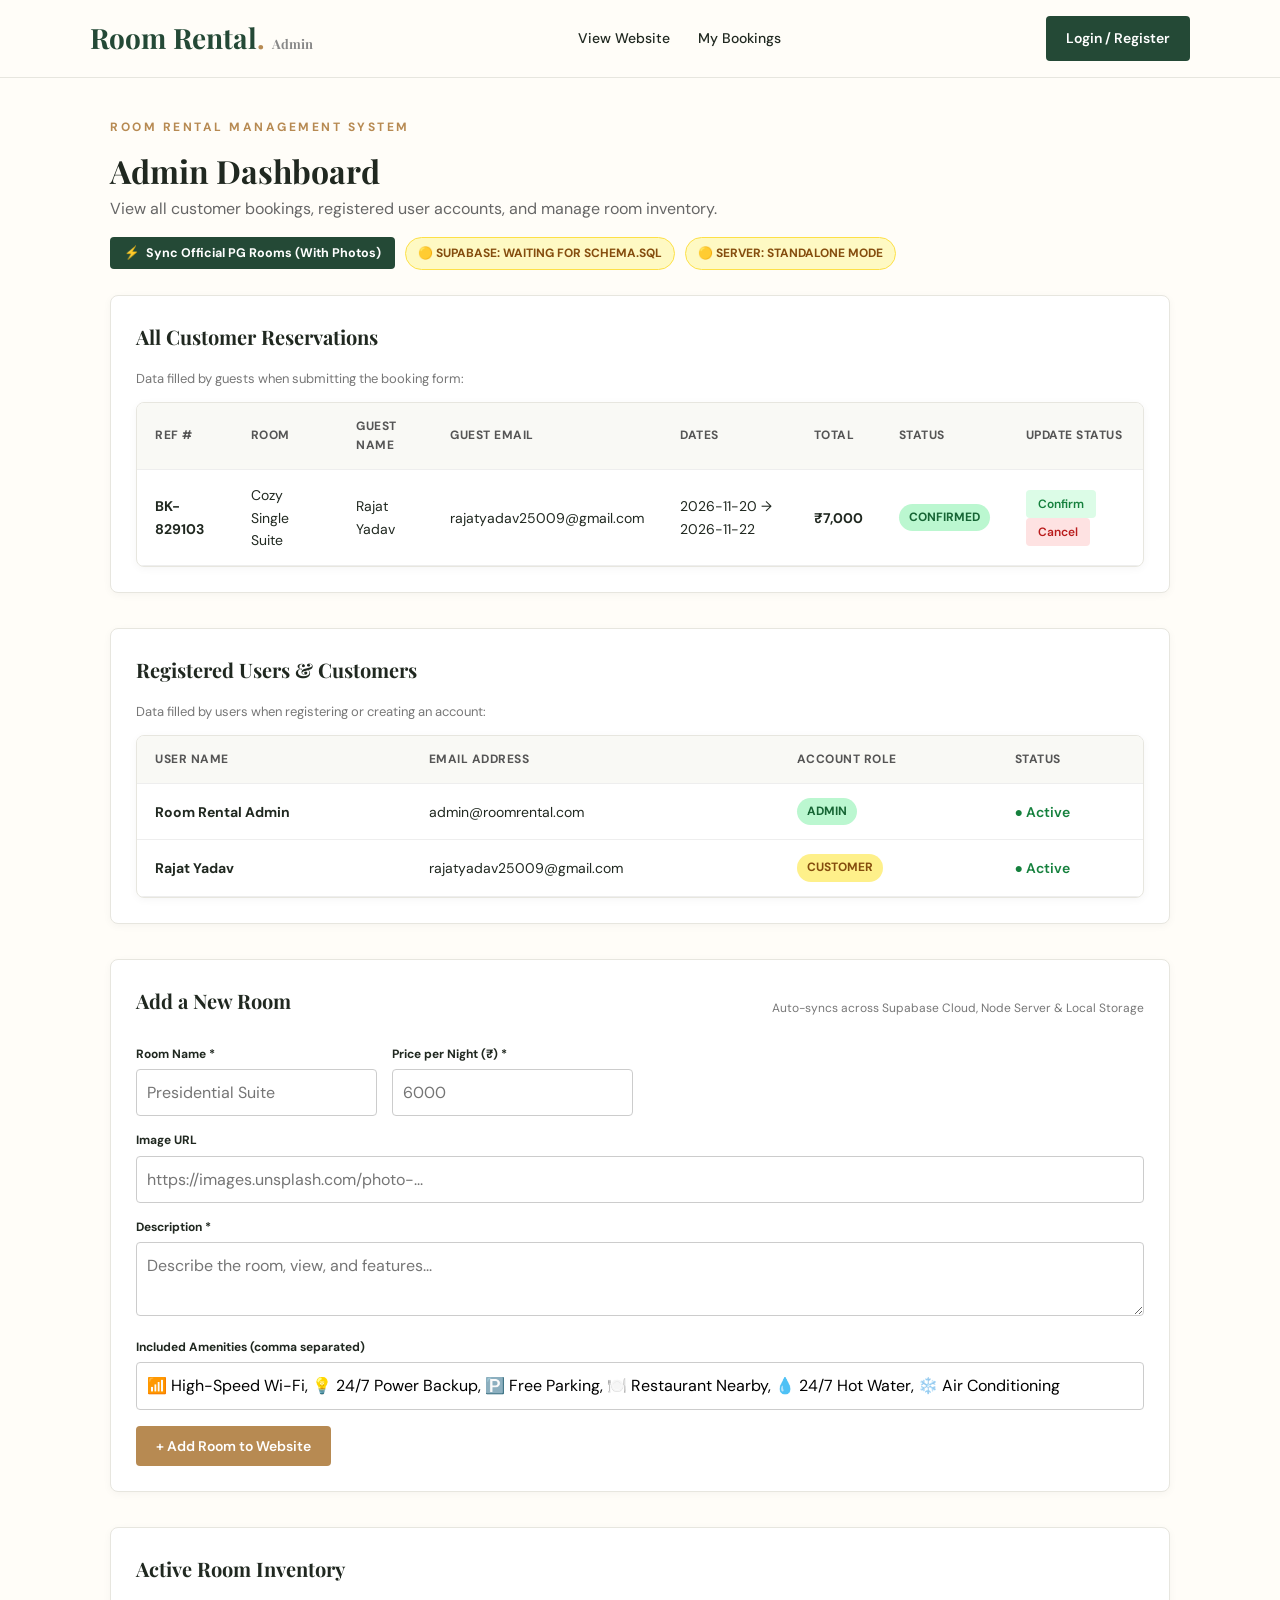
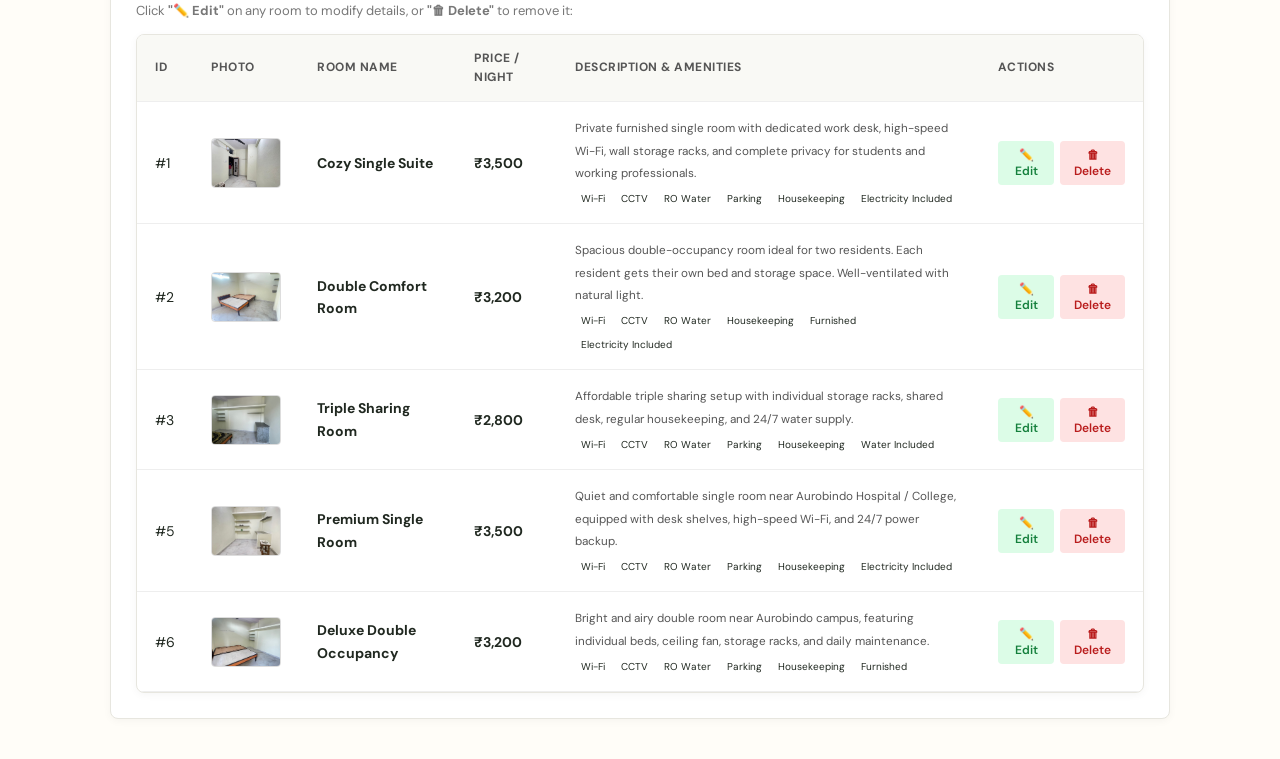
==== commit 582b4c5c: "refactor: update room inventory and rebrand from HotelPro to Room Rental" ====
--- a/admin.html
+++ b/admin.html
@@ -3,14 +3,14 @@
 <head>
   <meta charset="UTF-8">
   <meta name="viewport" content="width=device-width, initial-scale=1.0">
-  <title>Admin Dashboard - HotelPro</title>
+  <title>Admin Dashboard - Room Rental</title>
   <link rel="stylesheet" href="style.css">
 </head>
 <body>
 
   <!-- Navigation Bar -->
   <nav class="navbar">
-    <a class="brand" href="index.html">HotelPro<span>.</span> <small style="font-size:13px;color:#888;">Admin</small></a>
+    <a class="brand" href="index.html">Room Rental<span>.</span> <small style="font-size:13px;color:#888;">Admin</small></a>
     <div class="nav-links">
       <a href="index.html">View Website</a>
       <a href="my-bookings.html">My Bookings</a>
@@ -21,13 +21,13 @@
   <main class="page-container">
     <div class="page-header" style="display:flex;justify-content:space-between;align-items:center;flex-wrap:wrap;gap:15px;margin-bottom:25px;">
       <div>
-        <span class="eyebrow">HOTEL MANAGEMENT SYSTEM</span>
+        <span class="eyebrow">ROOM RENTAL MANAGEMENT SYSTEM</span>
         <h1>Admin Dashboard</h1>
         <p style="color:#666;">View all customer bookings, registered user accounts, and manage room inventory.</p>
       </div>
       <div style="display:flex;gap:10px;align-items:center;flex-wrap:wrap;">
-        <button type="button" class="action-btn-success" onclick="resetToOfficial8Rooms()" style="padding:8px 14px;font-size:12.5px;font-weight:700;display:inline-flex;align-items:center;gap:6px;cursor:pointer;background:var(--primary-color);color:white;border:none;border-radius:4px;">
-          <span>⚡</span> Sync 8 Official PG Rooms (With Photos)
+        <button type="button" class="action-btn-success" onclick="resetToOfficialRooms()" style="padding:8px 14px;font-size:12.5px;font-weight:700;display:inline-flex;align-items:center;gap:6px;cursor:pointer;background:var(--primary-color);color:white;border:none;border-radius:4px;">
+          <span>⚡</span> Sync Official PG Rooms (With Photos)
         </button>
         <span id="supabaseBadge" class="status-badge" style="background:#f3f4f6;color:#4b5563;border:1px solid #e5e7eb;font-size:12px;padding:6px 12px;">⚡ Supabase Cloud: Checking...</span>
         <span id="serverBadge" class="status-badge" style="background:#f3f4f6;color:#4b5563;border:1px solid #e5e7eb;font-size:12px;padding:6px 12px;">🖥️ Server API: Checking...</span>
@@ -84,7 +84,7 @@
     <!-- Section 3: Add New Room -->
     <div class="admin-form-box">
       <div style="display:flex;justify-content:space-between;align-items:center;flex-wrap:wrap;gap:10px;margin-bottom:12px;">
-        <h3>Add a New Hotel Room</h3>
+        <h3>Add a New Room</h3>
         <span style="font-size:12px;color:#777;">Auto-syncs across Supabase Cloud, Node Server & Local Storage</span>
       </div>
       <form id="addRoomForm" onsubmit="handleAddRoom(event)">
@@ -149,7 +149,7 @@
   <div class="booking-overlay" id="editRoomModal">
     <div class="booking-modal" style="max-width:540px;">
       <button class="booking-close" type="button" onclick="closeEditModal()">×</button>
-      <span class="eyebrow">UPDATE HOTEL ROOM</span>
+      <span class="eyebrow">UPDATE ROOM DETAILS</span>
       <h2 id="editModalTitle">Edit Room Details</h2>
       <p style="font-size:13px;color:#666;margin-bottom:15px;">Modify the room's name, price, photo, or description below:</p>
 
@@ -230,12 +230,14 @@
 
           if (!rRes.error && rRes.data) {
             sbConnected = true;
-            const hasLegacy = rRes.data.length < 8 || rRes.data.some(r => 
-              r.name === 'Deluxe King Room' || r.name === 'svdzfg x' || r.name === 'Executive Luxury Suite' || r.name === 'Ocean Vista Penthouse'
+            const hasLegacy = rRes.data.length !== 5 || rRes.data.some(r => 
+              [4, 7, 8].includes(Number(r.room_id || r.id)) ||
+              r.name === 'Deluxe King Room' || r.name === 'svdzfg x' || r.name === 'Executive Luxury Suite' || r.name === 'Ocean Vista Penthouse' ||
+              r.name === 'Budget Triple Room' || r.name === 'Standard Triple Sharing' || r.name === 'Economy Budget Room'
             );
 
             if (hasLegacy) {
-              console.log("Supabase has legacy/test rooms. Auto-upgrading Supabase to the 8 official PG rooms with real photos...");
+              console.log("Supabase has legacy/deleted rooms. Auto-updating Supabase to the 5 official PG rooms with real photos...");
               try {
                 await sb.from("rooms").delete().neq("room_id", 0);
                 const rows = DEFAULT_ROOMS.map(nr => ({
@@ -368,12 +370,12 @@
 
       // 3. Fallbacks and bidirectional merge with localStorage / defaults
       let localRooms = getStoredRooms();
-      const hasOldRooms = localRooms.length < 8 || localRooms.some(r => r.name === 'Deluxe King Room' || r.name === 'svdzfg x');
+      const hasOldRooms = localRooms.length !== 5 || localRooms.some(r => [4, 7, 8].includes(Number(r.id)) || r.name === 'Deluxe King Room' || r.name === 'svdzfg x');
       if (hasOldRooms) {
         localRooms = DEFAULT_ROOMS;
         localStorage.setItem('hp_rooms', JSON.stringify(DEFAULT_ROOMS));
       }
-      if (rooms.length < 8 || rooms.some(r => r.name === 'Deluxe King Room' || r.name === 'svdzfg x')) {
+      if (rooms.length !== 5 || rooms.some(r => [4, 7, 8].includes(Number(r.id)) || r.name === 'Deluxe King Room' || r.name === 'svdzfg x')) {
         rooms = DEFAULT_ROOMS;
       }
       currentAdminRooms = rooms;
@@ -461,8 +463,8 @@
       `).join('');
     }
 
-    async function resetToOfficial8Rooms() {
-      if (!confirm("Sync site inventory to the 8 official PG rooms with real photos? This will clean up any old test rooms and sync across Supabase & Browser Storage.")) return;
+    async function resetToOfficialRooms() {
+      if (!confirm("Sync site inventory to the official PG rooms with real photos? This will clean up any old test or removed rooms and sync across Supabase & Browser Storage.")) return;
       const sb = getSupabaseClient();
       if (sb) {
         try {
@@ -476,14 +478,14 @@
             amenities: nr.amenities
           }));
           await sb.from("rooms").insert(rows);
-          console.log("✓ Supabase Cloud reset to 8 rooms");
+          console.log("✓ Supabase Cloud reset to 5 official rooms");
         } catch (e) {
           console.warn("Supabase reset error:", e.message);
         }
       }
       localStorage.setItem("hp_rooms", JSON.stringify(DEFAULT_ROOMS));
       await loadAdminData();
-      alert("✓ 8 Official PG Rooms loaded successfully!");
+      alert("✓ Official PG Rooms loaded successfully!");
     }
 
     // --- Add Room Form Handler ---
--- a/style.css
+++ b/style.css
@@ -509,10 +509,10 @@
   padding: 0 2px;
 }
 
-/* Room Type 2x2 Grid */
+/* Room Type Grid */
 .room-type-filter-grid {
   display: grid;
-  grid-template-columns: 1fr 1fr;
+  grid-template-columns: repeat(3, 1fr);
   gap: 8px;
 }
 
